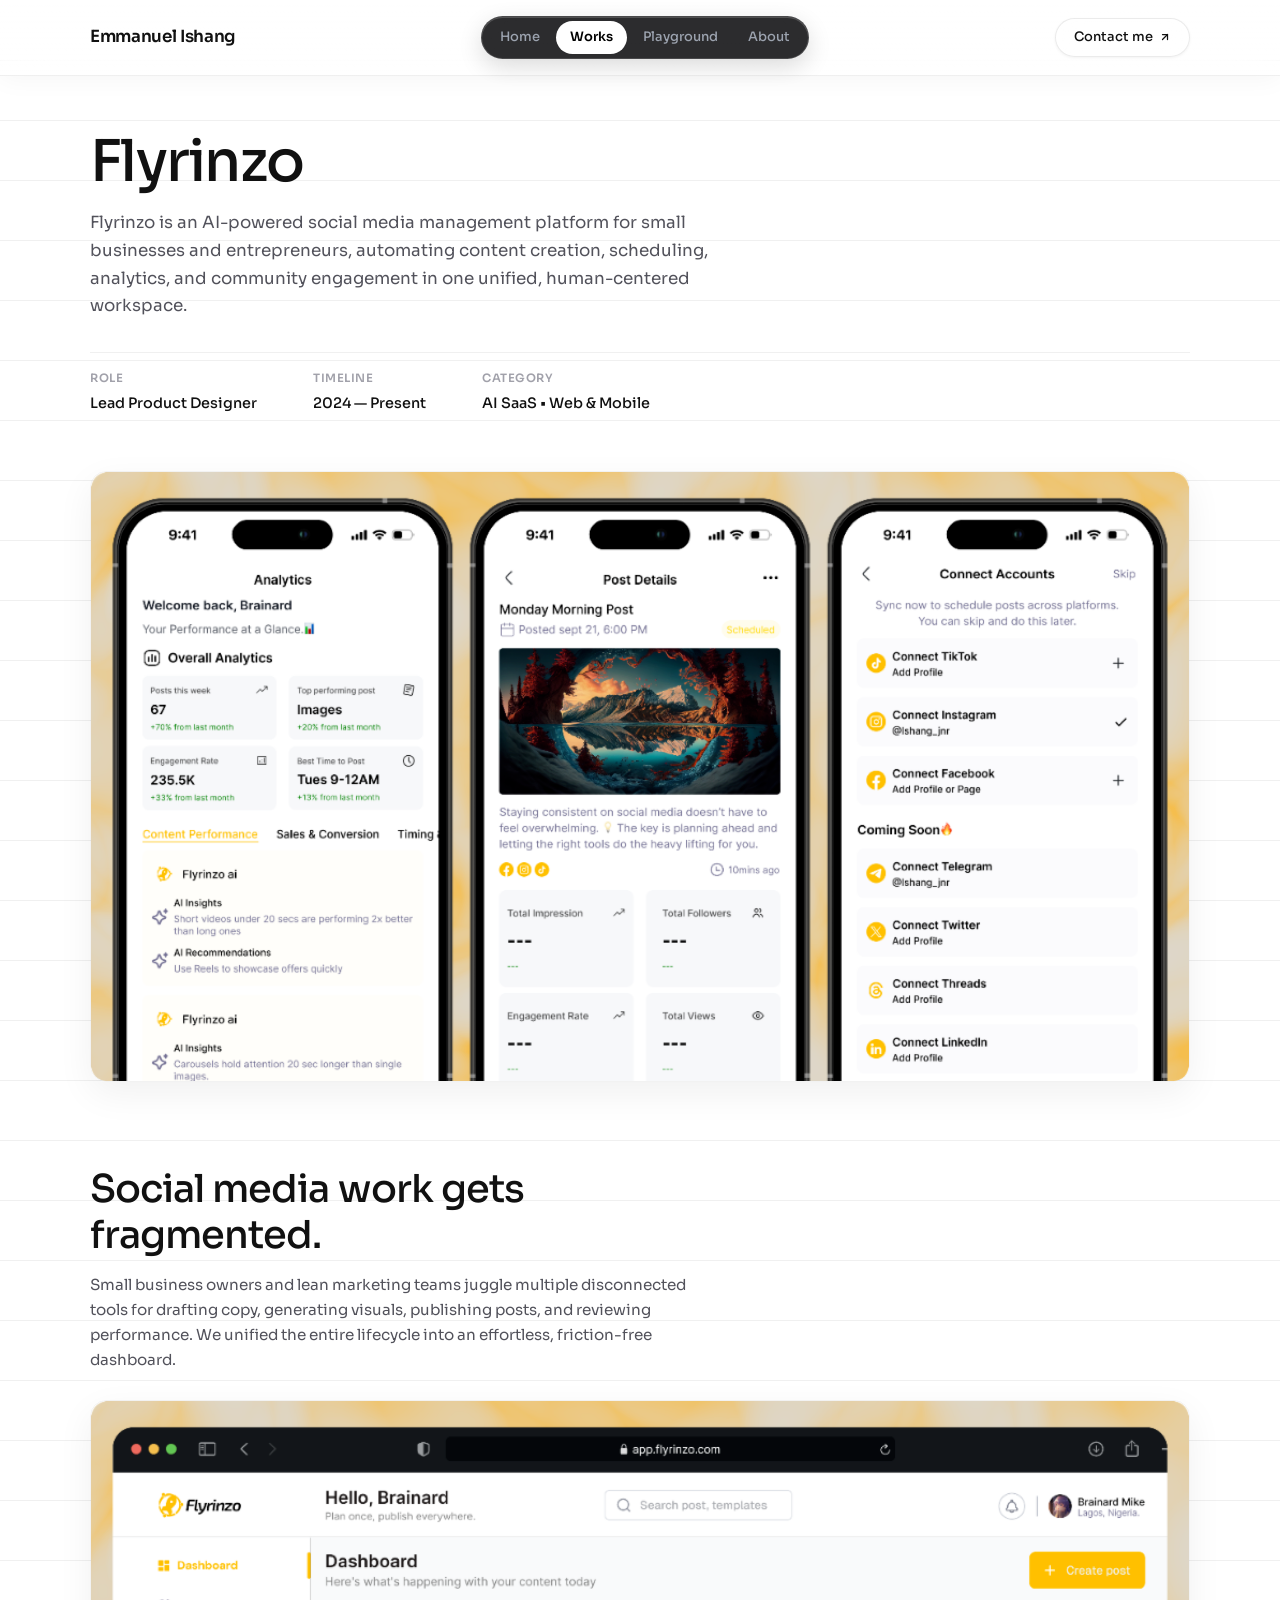
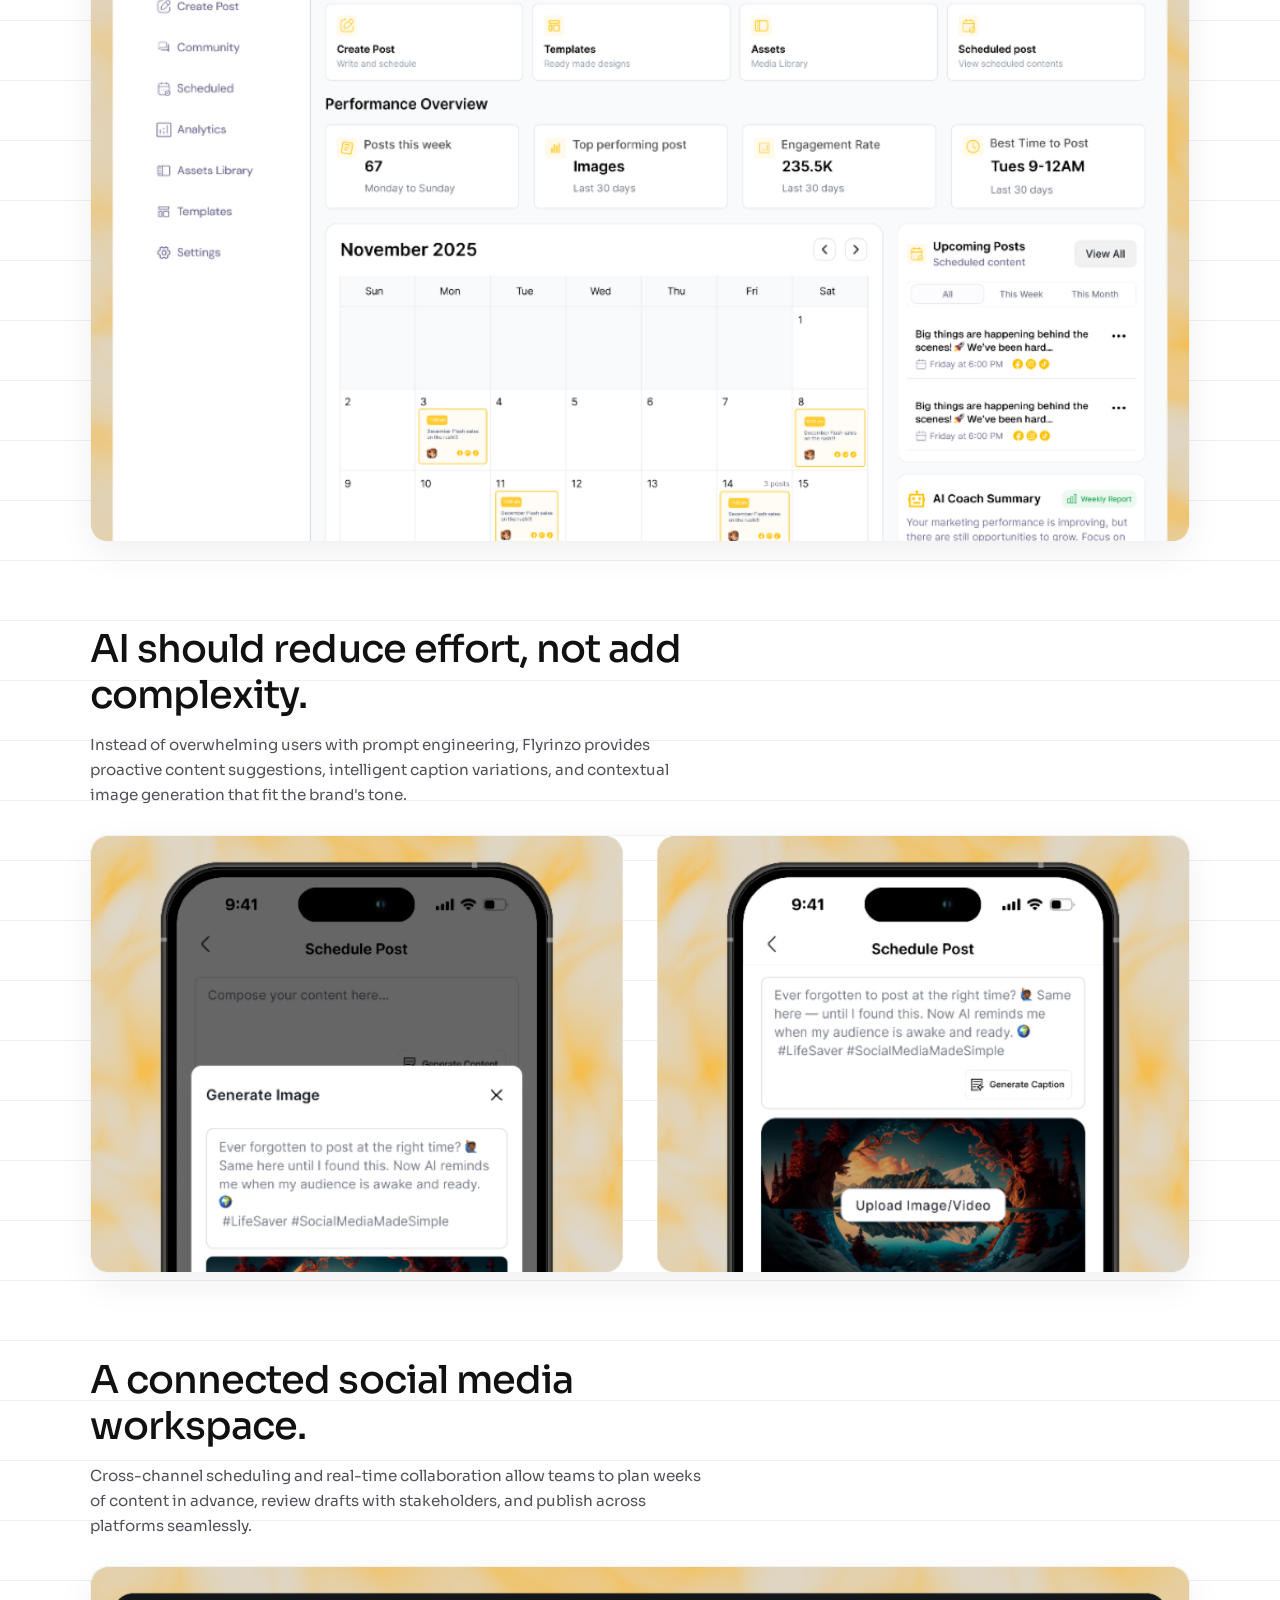
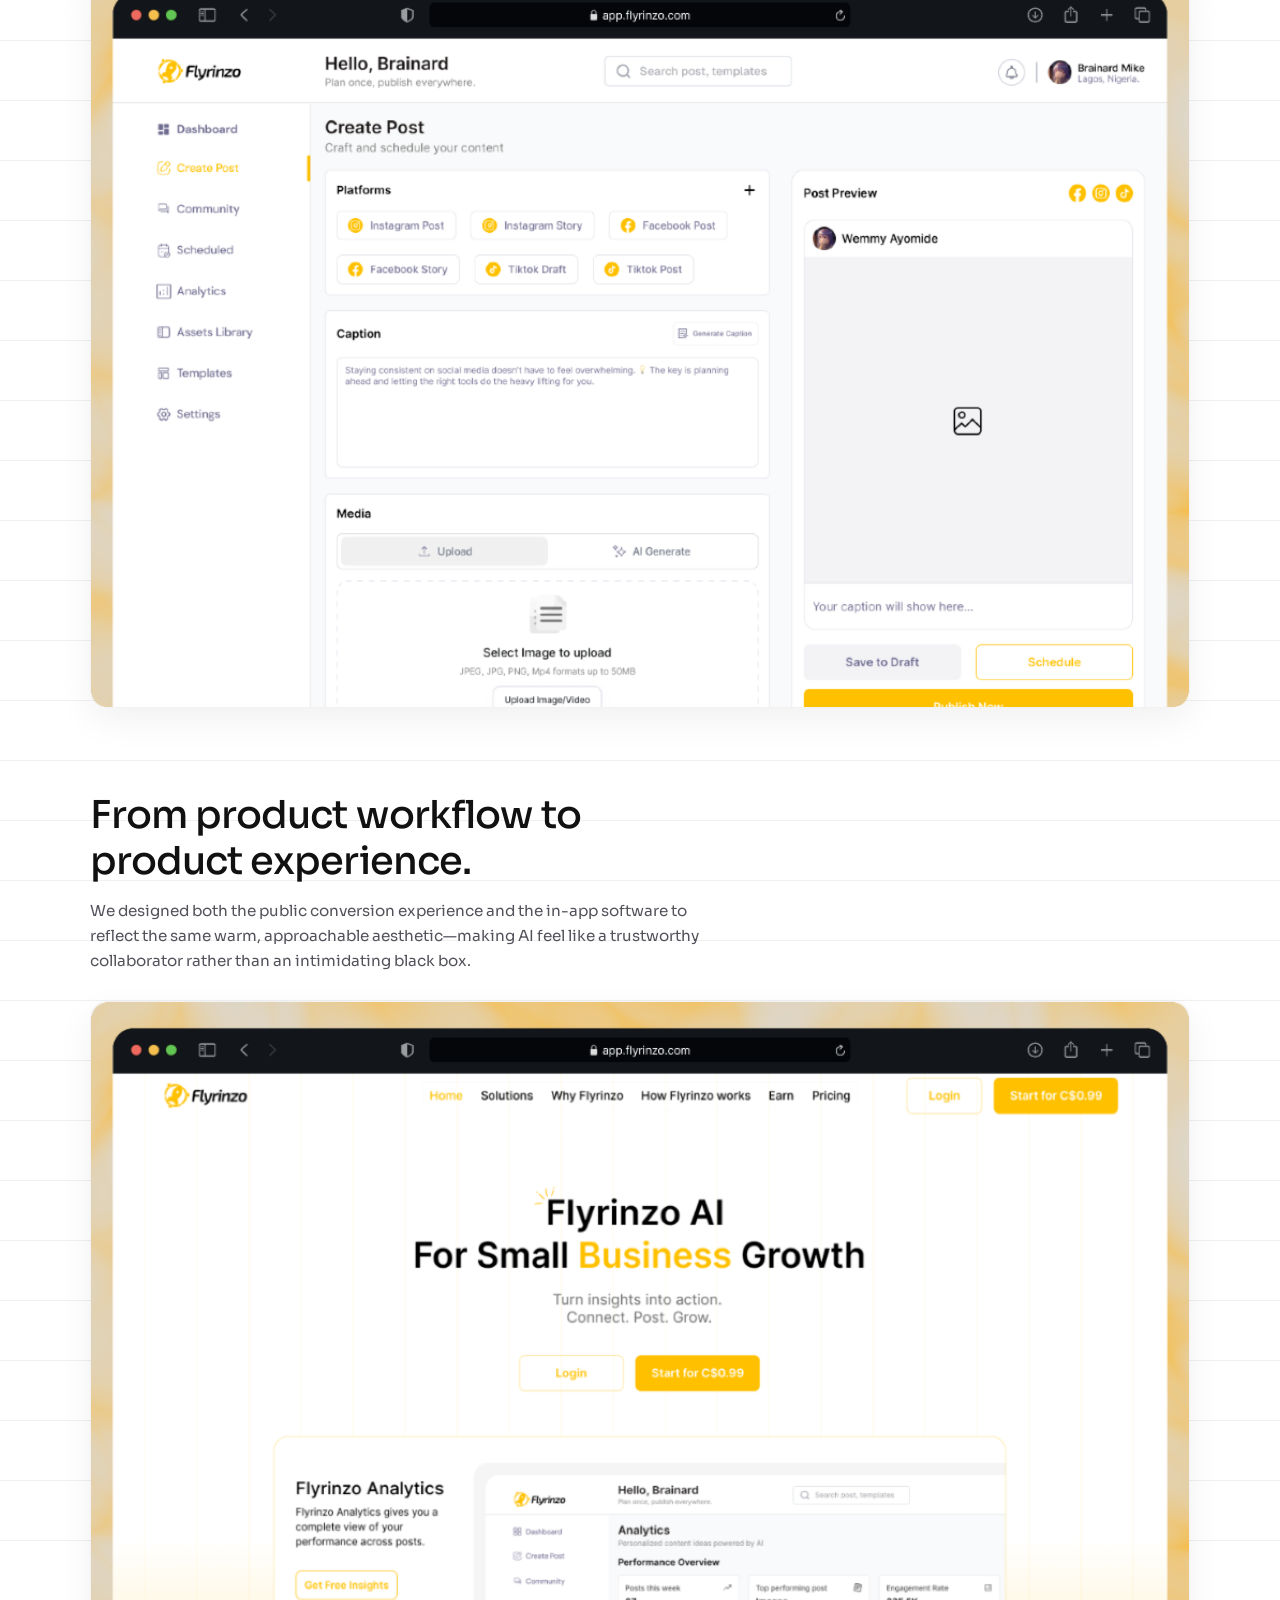
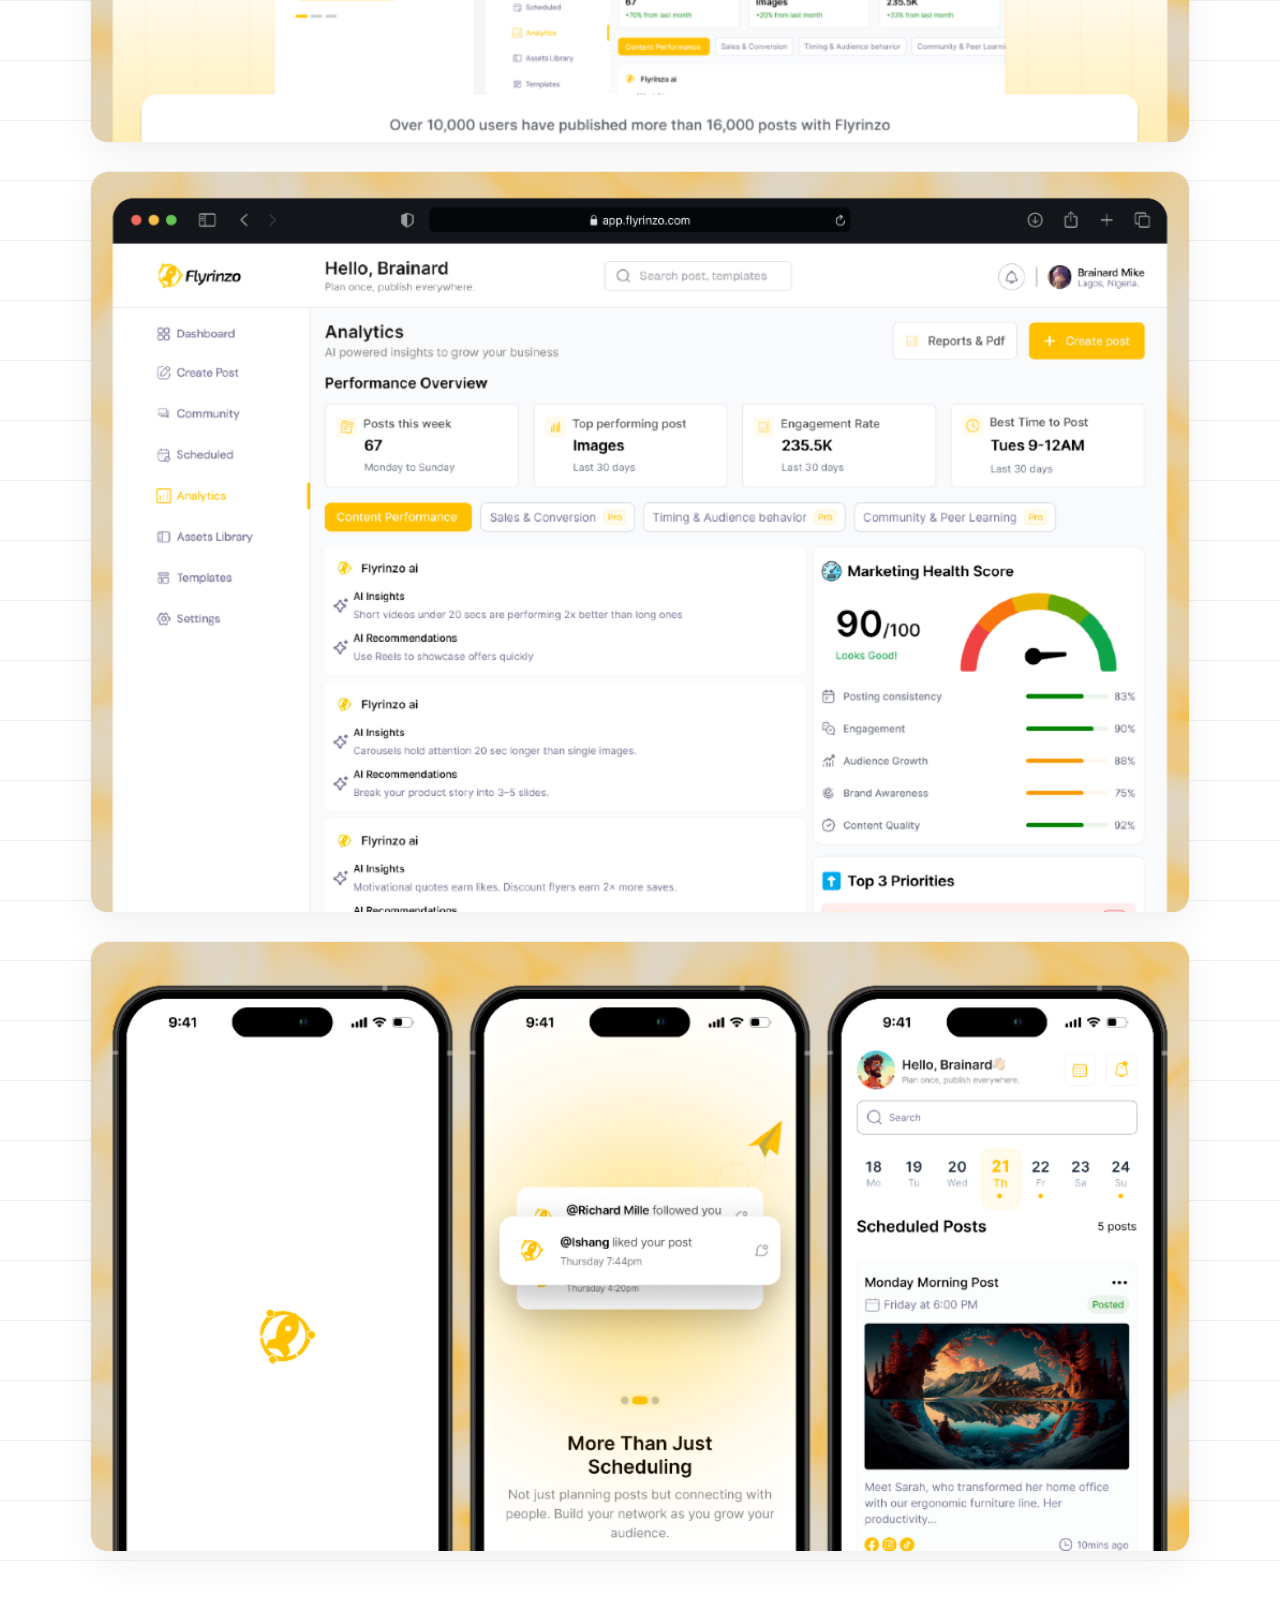
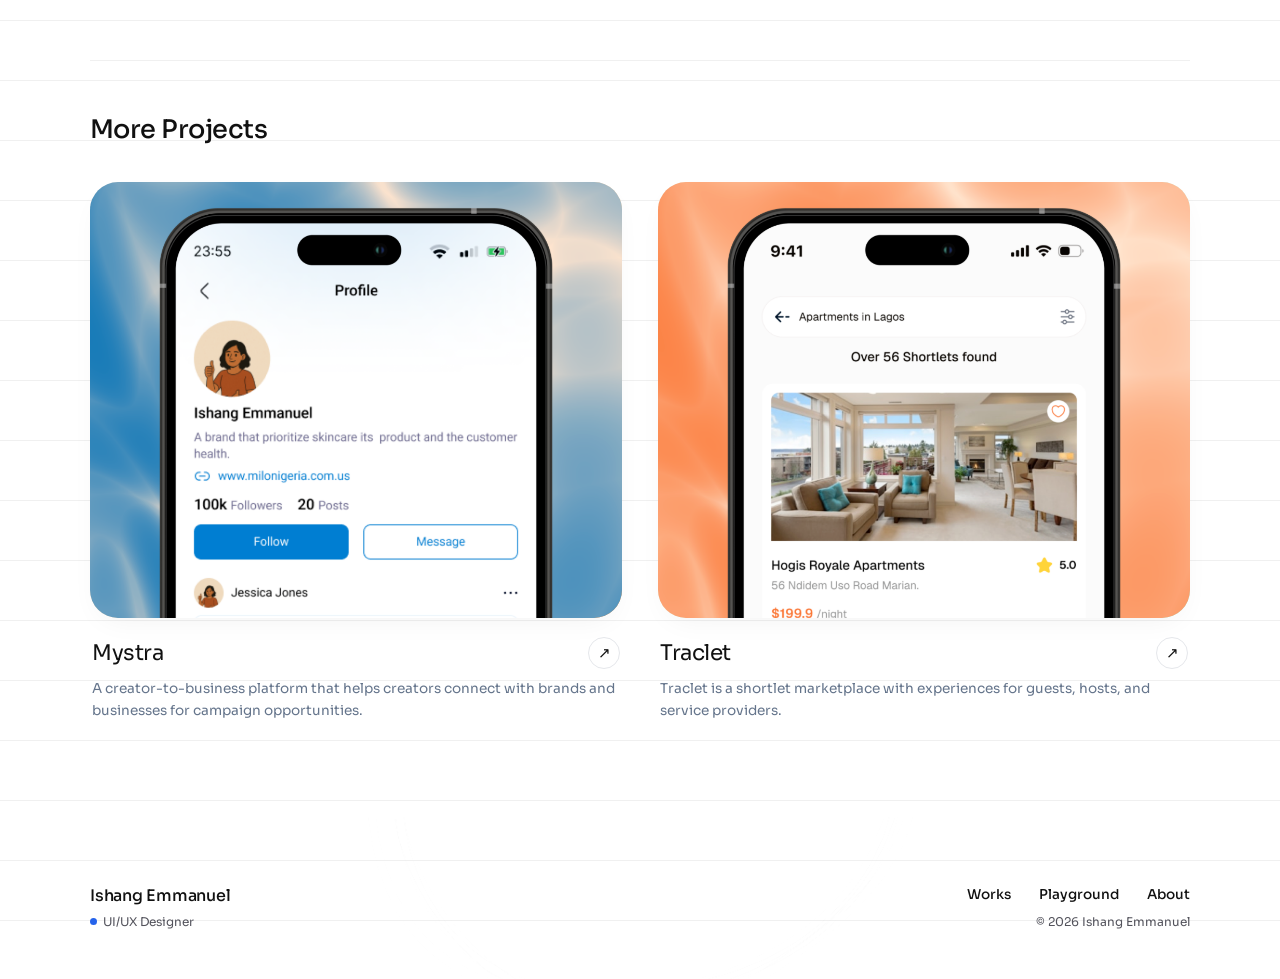
==== flyrinzo.html @ 98af2a80 "Update section tag font size to 1rem" ====
<!DOCTYPE html>
<html lang="en">
<head>
  <meta charset="UTF-8">
  <meta name="viewport" content="width=device-width, initial-scale=1.0, viewport-fit=cover">
  <title>Flyrinzo Case Study — AI Social Media Workspace | Emmanuel Ishang</title>
  <meta name="description" content="Detailed case study on Flyrinzo: an AI-driven all-in-one social media workspace uniting content creation, multi-platform scheduling, and analytics.">
  <meta name="author" content="Emmanuel Ishang">
  <meta name="keywords" content="Flyrinzo, Case Study, AI Social Media, Product Design, UI/UX Design, Emmanuel Ishang, SaaS Dashboard, Mobile App Design">
  <meta name="robots" content="index, follow, max-image-preview:large">

  <!-- Canonical URL -->
  <link rel="canonical" href="https://emmyrazy.github.io/portfolio/flyrinzo.html">

  <!-- Theme & Mobile App Meta -->
  <meta name="theme-color" content="#FAF7F2">
  <meta name="apple-mobile-web-app-capable" content="yes">
  <meta name="apple-mobile-web-app-status-bar-style" content="black-translucent">

  <!-- Favicons -->
  <link rel="icon" type="image/svg+xml" href="assets/images/favicon.svg">
  <link rel="apple-touch-icon" href="assets/images/about-avatar.png">

  <!-- Open Graph / Social -->
  <meta property="og:type" content="article">
  <meta property="og:site_name" content="Emmanuel Ishang Portfolio">
  <meta property="og:url" content="https://emmyrazy.github.io/portfolio/flyrinzo.html">
  <meta property="og:title" content="Flyrinzo Case Study — AI Social Media Workspace">
  <meta property="og:description" content="AI should reduce effort, not add complexity. An end-to-end case study on Flyrinzo's web and mobile design.">
  <meta property="og:image" content="https://emmyrazy.github.io/portfolio/assets/images/flyrinzo-hero-mockup.png">
  <meta property="og:image:width" content="1200">
  <meta property="og:image:height" content="630">
  <meta property="og:image:alt" content="Flyrinzo Case Study UI Showcase">

  <!-- Twitter / X -->
  <meta name="twitter:card" content="summary_large_image">
  <meta name="twitter:title" content="Flyrinzo Case Study — Emmanuel Ishang">
  <meta name="twitter:description" content="AI should reduce effort, not add complexity. Flyrinzo product design case study.">
  <meta name="twitter:image" content="https://emmyrazy.github.io/portfolio/assets/images/flyrinzo-hero-mockup.png">

  <!-- Structured Data / JSON-LD -->
  <script type="application/ld+json">
  {
    "@context": "https://schema.org",
    "@type": "CreativeWork",
    "name": "Flyrinzo Case Study",
    "headline": "Flyrinzo — AI-Powered Social Media Management Platform",
    "description": "Comprehensive product design case study detailing the creation of Flyrinzo's web app and iOS/Android client.",
    "author": {
      "@type": "Person",
      "name": "Emmanuel Ishang",
      "url": "https://emmyrazy.github.io/portfolio/"
    },
    "image": "https://emmyrazy.github.io/portfolio/assets/images/flyrinzo-hero-mockup.png",
    "genre": "Product & UI/UX Design Case Study",
    "inLanguage": "en-US"
  }
  </script>

  <!-- Stylesheets -->
  <link rel="stylesheet" href="css/styles.css?v=1.4">
  <link rel="stylesheet" href="css/mobile.css?v=1.3">
</head>
<body>

  <!-- Accessibility: Skip to Content Link -->
  <a href="#main-content" class="skip-to-content">Skip to content</a>

  <!-- ===================================================================
       HEADER & FLOATING NAVIGATION
       =================================================================== -->
  <header class="site-header" role="banner">
    <div class="nav-container">
      
      <!-- Brand Logo / Name -->
      <a href="index.html#home" class="logo-text" aria-label="Emmanuel Ishang Home">
        Emmanuel Ishang
      </a>

      <!-- Center Black Pill Capsule Navigation -->
      <nav class="nav-pill-capsule" role="navigation" aria-label="Main Navigation">
        <ul>
          <li><a href="index.html#home">Home</a></li>
          <li><a href="index.html#works" class="active">Works</a></li>
          <li><a href="playground.html">Playground</a></li>
          <li><a href="index.html#about">About</a></li>
        </ul>
      </nav>

      <!-- Right Contact Action -->
      <a href="index.html#contact" class="btn-contact-nav" aria-label="Contact Emmanuel">
        <span>Contact me</span>
        <svg width="12" height="12" viewBox="0 0 24 24" fill="none" stroke="currentColor" stroke-width="2.5" stroke-linecap="round" stroke-linejoin="round" aria-hidden="true">
          <line x1="7" y1="17" x2="17" y2="7"></line>
          <polyline points="7 7 17 7 17 17"></polyline>
        </svg>
      </a>

      <!-- Mobile Navigation Toggle Button -->
      <button id="mobileMenuBtn" class="mobile-menu-btn" aria-label="Toggle navigation menu" aria-expanded="false" aria-controls="mobileNavDrawer">
        <svg width="20" height="20" viewBox="0 0 24 24" fill="none" stroke="currentColor" stroke-width="2" stroke-linecap="round" stroke-linejoin="round" aria-hidden="true">
          <line x1="3" y1="12" x2="21" y2="12"></line>
          <line x1="3" y1="6" x2="21" y2="6"></line>
          <line x1="3" y1="18" x2="21" y2="18"></line>
        </svg>
      </button>

    </div>

    <!-- Mobile Navigation Drawer -->
    <div id="mobileNavDrawer" class="mobile-nav-drawer" aria-hidden="true">
      <ul>
        <li><a href="index.html#home">Home</a></li>
        <li><a href="index.html#works" class="active">Works</a></li>
        <li><a href="playground.html">Playground</a></li>
        <li><a href="index.html#about">About</a></li>
        <li><a href="index.html#contact">Contact me</a></li>
      </ul>
    </div>
  </header>

  <!-- ===================================================================
       MAIN CONTENT CONTAINER
       =================================================================== -->
  <main id="main-content" role="main">
    <section class="cs-detail-section">
      <div class="container">

        <!-- Case Study Header -->
        <header class="cs-header">
          <h1 class="cs-title">Flyrinzo</h1>
          <p class="cs-lead">
            Flyrinzo is an AI-powered social media management platform for small businesses and entrepreneurs, automating content creation, scheduling, analytics, and community engagement in one unified, human-centered workspace.
          </p>

          <div class="cs-meta-grid">
            <div class="cs-meta-item">
              <span class="cs-meta-label">Role</span>
              <span class="cs-meta-val">Lead Product Designer</span>
            </div>
            <div class="cs-meta-item">
              <span class="cs-meta-label">Timeline</span>
              <span class="cs-meta-val">2024 — Present</span>
            </div>
            <div class="cs-meta-item">
              <span class="cs-meta-label">Category</span>
              <span class="cs-meta-val">AI SaaS • Web &amp; Mobile</span>
            </div>
          </div>
        </header>

        <!-- Case Study Narrative Stack -->
        <div class="cs-content-stack">

          <!-- Block 1: Hero Triple Phone Mockup -->
          <div class="cs-narrative-block">
            <div class="cs-media-frame">
              <img src="assets/images/flyrinzo-hero-mockup.png" alt="Flyrinzo mobile onboarding, AI suggestions, and feed management screens" width="2048" height="1136">
            </div>
          </div>

          <!-- Block 2: Problem - Social Media Work Gets Fragmented -->
          <div class="cs-narrative-block">
            <div class="cs-text-wrap">
              <h2 class="cs-heading-2">Social media work gets fragmented.</h2>
              <p class="cs-para">
                Small business owners and lean marketing teams juggle multiple disconnected tools for drafting copy, generating visuals, publishing posts, and reviewing performance. We unified the entire lifecycle into an effortless, friction-free dashboard.
              </p>
            </div>
            <div class="cs-media-frame">
              <img src="assets/images/flyrinzo-browser-1.png" alt="Flyrinzo web dashboard overview showing content calendar and performance metrics" width="2048" height="1380" loading="lazy">
            </div>
          </div>

          <!-- Block 3: AI Should Reduce Effort, Not Add Complexity -->
          <div class="cs-narrative-block">
            <div class="cs-text-wrap">
              <h2 class="cs-heading-2">AI should reduce effort, not add complexity.</h2>
              <p class="cs-para">
                Instead of overwhelming users with prompt engineering, Flyrinzo provides proactive content suggestions, intelligent caption variations, and contextual image generation that fit the brand's tone.
              </p>
            </div>
            <div class="cs-media-frame">
              <img src="assets/images/flyrinzo-phones-2.png" alt="Flyrinzo mobile AI drafting assistant and preview flows" width="2048" height="812" loading="lazy">
            </div>
          </div>

          <!-- Block 4: A Connected Social Media Workspace -->
          <div class="cs-narrative-block">
            <div class="cs-text-wrap">
              <h2 class="cs-heading-2">A connected social media workspace.</h2>
              <p class="cs-para">
                Cross-channel scheduling and real-time collaboration allow teams to plan weeks of content in advance, review drafts with stakeholders, and publish across platforms seamlessly.
              </p>
            </div>
            <div class="cs-media-frame">
              <img src="assets/images/flyrinzo-browser-2.png" alt="Flyrinzo post composer with multi-platform preview and scheduling tools" width="2048" height="1380" loading="lazy">
            </div>
          </div>

          <!-- Block 5: From Product Workflow to Product Experience -->
          <div class="cs-narrative-block">
            <div class="cs-text-wrap">
              <h2 class="cs-heading-2">From product workflow to product experience.</h2>
              <p class="cs-para">
                We designed both the public conversion experience and the in-app software to reflect the same warm, approachable aesthetic—making AI feel like a trustworthy collaborator rather than an intimidating black box.
              </p>
            </div>
            <div class="cs-media-frame">
              <img src="assets/images/flyrinzo-landing.png" alt="Flyrinzo marketing landing page featuring AI growth value propositions" width="2048" height="1380" loading="lazy">
            </div>
            <div class="cs-media-frame">
              <img src="assets/images/flyrinzo-browser-3.png" alt="Flyrinzo in-depth analytics score and engagement breakdown" width="2048" height="1380" loading="lazy">
            </div>
            <div class="cs-media-frame">
              <img src="assets/images/flyrinzo-phones-3.png" alt="Flyrinzo mobile analytics and scheduled queue overview" width="2048" height="1136" loading="lazy">
            </div>
          </div>

        </div>

        <!-- More Projects Section -->
        <section class="cs-more-section">
          <h2 class="cs-more-title">More Projects</h2>
          <div class="cs-more-grid">
            
            <!-- Project: Mystra -->
            <article class="work-card">
              <a href="mystra.html" class="work-card-link-wrap">
                <div class="work-visual-box bg-pastel-coral">
                  <img src="assets/images/work-2.png" alt="Mystra project mobile interface preview" class="work-visual-img" loading="lazy">
                </div>
              </a>
              <div class="work-info-meta">
                <div class="work-title-row">
                  <h3 class="work-name"><a href="mystra.html">Mystra</a></h3>
                  <a href="mystra.html" class="btn-arrow-circle-clean" aria-label="View Mystra project">↗</a>
                </div>
                <p class="work-desc">
                  A creator-to-business platform that helps creators connect with brands and businesses for campaign opportunities.
                </p>
              </div>
            </article>

            <!-- Project: Traclet -->
            <article class="work-card">
              <a href="traclet.html" class="work-card-link-wrap">
                <div class="work-visual-box bg-pastel-mint">
                  <img src="assets/images/work-3.png" alt="Traclet mobile interface preview" class="work-visual-img" loading="lazy">
                </div>
              </a>
              <div class="work-info-meta">
                <div class="work-title-row">
                  <h3 class="work-name"><a href="traclet.html">Traclet</a></h3>
                  <a href="traclet.html" class="btn-arrow-circle-clean" aria-label="View Traclet project">↗</a>
                </div>
                <p class="work-desc">
                  Traclet is a shortlet marketplace with experiences for guests, hosts, and service providers.
                </p>
              </div>
            </article>

          </div>
        </section>

      </div>
    </section>
  </main>

  <!-- ===================================================================
       FOOTER
       =================================================================== -->
  <footer class="site-footer" role="contentinfo">
    <div class="footer-orbit-bg" aria-hidden="true">
      <img src="assets/images/orbit-bg-pattern.png" alt="" width="1024" height="1024">
    </div>
    <div class="container footer-inner">
      <div class="footer-left">
        <div class="footer-brand-name">Ishang Emmanuel</div>
        <div class="footer-brand-role">
          <span class="footer-status-dot" aria-hidden="true"></span>
          <span>UI/UX Designer</span>
        </div>
      </div>

      <div class="footer-right">
        <ul class="footer-nav-links">
          <li><a href="index.html#works">Works</a></li>
          <li><a href="playground.html">Playground</a></li>
          <li><a href="index.html#about">About</a></li>
        </ul>
        <div class="footer-brand-copy">
          © 2026 Ishang Emmanuel
        </div>
      </div>
    </div>
  </footer>

  <!-- Main Application Script -->
  <script src="js/app.js"></script>
</body>
</html>
---- css/styles.css ----
/* ==========================================================================
   EMMANUEL IBRANG — PORTFOLIO STYLES
   ==========================================================================
   Table of Contents
   01. CSS Variables & Design Tokens
   02. Reset & Base
   03. Shared Utilities
   04. Skip to Content (Accessibility)
   05. Header & Navigation
   06. Hero Section
   07. Selected Works Section
      └─ Project Card Mockups (Browser + iPhone)
   08. About Me Section
      └─ Polaroid Cards & Skill Stamps
   09. Insights Section
   10. Contact Section
   11. Footer
   12. Responsive Breakpoints
   ========================================================================== */


/* ==========================================================================
   01. FONT FACES & DESIGN TOKENS
   ========================================================================== */
@font-face {
  font-family: 'Sora';
  src: url('../assets/fonts/sora/Sora-VariableFont_wght.ttf') format('truetype');
  font-weight: 100 800;
  font-style: normal;
  font-display: swap;
}

:root {
  /* Colors */
  --color-bg:         #ffffff;
  --color-dark:       #141416;
  --color-dark-card:  #18181b;
  --color-dark-input: #232326;
  --color-dark-border:#323236;

  --color-text:       #111111;
  --color-muted:      #64748b;
  --color-light:      #94a3b8;
  --color-on-dark:    #ffffff;
  --color-on-dark-muted: #a1a1aa;

  --color-border:     #e5e7eb;
  --color-border-subtle: #f1f5f9;
  --color-divider:    rgba(0, 0, 0, 0.06); /* #000000 at 6% opacity */

  /* Pastel Backgrounds for Work Cards */
  --pastel-yellow-from: #fffdf5;
  --pastel-yellow-mid:  #fef3c7;
  --pastel-yellow-to:   #fde68a;

  --pastel-coral-from:  #fff7ed;
  --pastel-coral-mid:   #fed7aa;
  --pastel-coral-to:    #fb923c;

  --pastel-mint-from:   #f0fdf4;
  --pastel-mint-mid:    #d1fae5;
  --pastel-mint-to:     #99f6e4;

  --pastel-lavender-from: #f8fafc;
  --pastel-lavender-mid:  #e0e7ff;
  --pastel-lavender-to:   #c7d2fe;

  /* Typography */
  --font-heading: 'Sora', -apple-system, BlinkMacSystemFont, 'Segoe UI', Helvetica, Arial, sans-serif;
  --font-body:    'Sora', -apple-system, BlinkMacSystemFont, 'Segoe UI', Helvetica, Arial, sans-serif;

  /* Border Radius */
  --radius-sm:   8px;
  --radius-md:   14px;
  --radius-lg:   20px;
  --radius-xl:   28px;
  --radius-full: 9999px;

  /* Shadows */
  --shadow-subtle:     0 1px 3px rgba(0, 0, 0, 0.05);
  --shadow-card:       0 10px 30px -10px rgba(0, 0, 0, 0.06);
  --shadow-card-hover: 0 20px 40px -12px rgba(0, 0, 0, 0.12);
  --shadow-device:     0 25px 60px -15px rgba(15, 23, 42, 0.22);

  /* Transition */
  --ease: all 0.25s cubic-bezier(0.16, 1, 0.3, 1);
}


/* ==========================================================================
   02. RESET & BASE
   ========================================================================== */
*,
*::before,
*::after {
  box-sizing: border-box;
  margin: 0;
  padding: 0;
}

html {
  scroll-behavior: smooth;
  font-size: 16px;
  -webkit-font-smoothing: antialiased;
  -moz-osx-font-smoothing: grayscale;
  -webkit-text-size-adjust: 100%;
  overflow-x: hidden;
  width: 100%;
}

body {
  font-family: var(--font-body);
  background-color: var(--color-bg);
  background-image: linear-gradient(
    to bottom,
    var(--color-divider) 1px,
    transparent 1px
  );
  background-size: 100% 60px;
  color: var(--color-text);
  line-height: 1.6;
  overflow-x: hidden;
  width: 100%;
  position: relative;
}

body.menu-open {
  overflow: hidden;
}

img,
svg {
  display: block;
  max-width: 100%;
  height: auto;
}

a {
  color: inherit;
  text-decoration: none;
  transition: var(--ease);
}

ul {
  list-style: none;
}

button,
input,
textarea {
  font-family: inherit;
  font-size: inherit;
}


/* ==========================================================================
   03. SHARED UTILITIES
   ========================================================================== */
.container {
  width: 100%;
  max-width: none;
  margin: 0 auto;
  padding: 0 90px;
}

.section-tag {
  display: block;
  font-family: var(--font-heading);
  font-size: 1rem;
  font-weight: 400;
  color: var(--color-muted);
  opacity: 70%;
  letter-spacing: -0.01em;
  margin-bottom: 8px;
}

/* Horizontal Section Divider: #000000 at 6% opacity */
.section-divider {
  border: none;
  height: 1px;
  background-color: var(--color-divider);
  width: 100%;
  margin: 0;
}


/* ==========================================================================
   04. SKIP TO CONTENT (Accessibility)
   ========================================================================== */
.skip-to-content {
  position: absolute;
  top: -60px;
  left: 24px;
  padding: 10px 18px;
  background: #000000;
  color: #ffffff;
  border-radius: var(--radius-sm);
  font-family: var(--font-heading);
  font-weight: 600;
  font-size: 0.875rem;
  transition: top 0.2s;
  z-index: 9999;
}

.skip-to-content:focus {
  top: 20px;
}


/* ==========================================================================
   05. HEADER & NAVIGATION
   ========================================================================== */
.site-header {
  position: fixed;
  top: 0;
  left: 0;
  right: 0;
  z-index: 1000;
  padding: 16px 90px;
  background: linear-gradient(
    180deg,
    rgba(255, 255, 255, 0.76) 0%,
    rgba(255, 255, 255, 0.52) 100%
  );
  -webkit-backdrop-filter: blur(20px) saturate(180%);
  backdrop-filter: blur(20px) saturate(180%);
  border-bottom: 1px solid rgba(0, 0, 0, 0.06);
  box-shadow:
    inset 0 1px 0 rgba(255, 255, 255, 0.85),
    0 4px 24px rgba(0, 0, 0, 0.04);
  transition: padding 0.25s ease;
}

.nav-container {
  width: 100%;
  max-width: none;
  margin: 0 auto;
  display: flex;
  align-items: center;
  justify-content: space-between;
}

.logo-text {
  font-family: var(--font-heading);
  font-weight: 600;
  font-size: 1.05rem;
  letter-spacing: -0.02em;
  color: var(--color-text);
  white-space: nowrap;
}

/* Center Dark Pill Navigation */
.nav-pill-capsule {
  display: flex;
  align-items: center;
  background: rgba(15, 15, 18, 0.88);
  -webkit-backdrop-filter: blur(16px) saturate(160%);
  backdrop-filter: blur(16px) saturate(160%);
  border: 1px solid rgba(255, 255, 255, 0.14);
  padding: 4px;
  border-radius: var(--radius-full);
  box-shadow:
    inset 0 1px 0 rgba(255, 255, 255, 0.18),
    0 8px 24px rgba(0, 0, 0, 0.14);
}

.nav-pill-capsule ul {
  display: flex;
  align-items: center;
  gap: 2px;
}

.nav-pill-capsule a {
  display: inline-block;
  padding: 6px 14px;
  font-family: var(--font-heading);
  font-size: 0.8125rem;
  font-weight: 500;
  color: #9ca3af;
  border-radius: var(--radius-full);
}

.nav-pill-capsule a:hover {
  color: #ffffff;
}

.nav-pill-capsule a.active {
  background: #ffffff;
  color: #000000;
  font-weight: 600;
}

/* Contact Nav Button */
.btn-contact-nav {
  display: inline-flex;
  align-items: center;
  gap: 6px;
  padding: 8px 18px;
  background: rgba(255, 255, 255, 0.65);
  -webkit-backdrop-filter: blur(12px) saturate(160%);
  backdrop-filter: blur(12px) saturate(160%);
  border: 1px solid rgba(0, 0, 0, 0.08);
  border-radius: var(--radius-full);
  font-family: var(--font-heading);
  font-size: 0.8125rem;
  font-weight: 500;
  color: var(--color-text);
  box-shadow:
    inset 0 1px 0 rgba(255, 255, 255, 0.8),
    var(--shadow-subtle);
  white-space: nowrap;
}

.btn-contact-nav:hover {
  border-color: #000000;
  transform: translateY(-1px);
}

/* Mobile Menu Toggle */
.mobile-menu-btn {
  display: none;
  align-items: center;
  justify-content: center;
  background: #000000;
  color: #ffffff;
  border: none;
  border-radius: 50%;
  width: 40px;
  height: 40px;
  min-width: 40px;
  min-height: 40px;
  cursor: pointer;
  transition: transform 0.2s ease, background 0.2s ease;
  -webkit-tap-highlight-color: transparent;
  z-index: 1001;
}

.mobile-menu-btn:hover {
  background: #1f2937;
}

.mobile-menu-btn:active {
  transform: scale(0.94);
}

.mobile-menu-btn svg {
  transition: transform 0.25s ease;
}

.mobile-menu-btn.is-active svg {
  transform: rotate(90deg);
}

/* Mobile Backdrop Overlay */
.mobile-nav-backdrop {
  display: none;
  position: fixed;
  inset: 0;
  background: rgba(0, 0, 0, 0.45);
  -webkit-backdrop-filter: blur(4px);
  backdrop-filter: blur(4px);
  z-index: 998;
  opacity: 0;
  transition: opacity 0.25s ease;
  pointer-events: none;
}

.mobile-nav-backdrop.open {
  display: block;
  opacity: 1;
  pointer-events: auto;
}

/* Mobile Navigation Drawer */
.mobile-nav-drawer {
  display: none;
  position: fixed;
  top: 68px;
  left: 16px;
  right: 16px;
  background: rgba(15, 15, 18, 0.96);
  -webkit-backdrop-filter: blur(20px) saturate(180%);
  backdrop-filter: blur(20px) saturate(180%);
  border: 1px solid rgba(255, 255, 255, 0.12);
  border-radius: 16px;
  padding: 12px;
  box-shadow: 0 20px 48px rgba(0, 0, 0, 0.4);
  z-index: 999;
}

.mobile-nav-drawer.open {
  display: block;
  animation: fadeSlideDown 0.22s cubic-bezier(0.16, 1, 0.3, 1);
}

@keyframes fadeSlideDown {
  from { opacity: 0; transform: translateY(-8px); }
  to   { opacity: 1; transform: translateY(0); }
}

.mobile-nav-drawer ul {
  display: flex;
  flex-direction: column;
  gap: 4px;
}

.mobile-nav-drawer a {
  display: flex;
  align-items: center;
  padding: 12px 16px;
  font-family: var(--font-heading);
  color: #d1d5db;
  font-size: 0.95rem;
  font-weight: 500;
  border-radius: 10px;
  transition: background 0.15s ease, color 0.15s ease;
}

.mobile-nav-drawer a.active,
.mobile-nav-drawer a:hover {
  background: rgba(255, 255, 255, 0.14);
  color: #ffffff;
}


/* ==========================================================================
   06. HERO SECTION
   ========================================================================== */
.hero-section {
  position: relative;
  min-height: 82vh;
  display: flex;
  align-items: center;
  justify-content: center;
  text-align: center;
  padding: 140px 90px 60px;
  overflow: hidden;
}

/* Orbital & Horizontal Lines Background Graphic */
.hero-background-circles {
  position: absolute;
  top: 50%;
  left: 50%;
  transform: translate(-50%, -50%);
  width: 100%;
  max-width: 1100px;
  height: 100%;
  pointer-events: none;
  z-index: 1;
  display: flex;
  align-items: center;
  justify-content: center;
}

.hero-background-circles img {
  width: 100%;
  height: auto;
  max-height: 800px;
  object-fit: contain;
}

.hero-content {
  position: relative;
  z-index: 2;
  max-width: 780px;
  margin: 0 auto;
}

/* 5 Fanned Artwork Image Cards */
.hero-art-fan {
  display: flex;
  justify-content: center;
  align-items: center;
  margin-bottom: 24px;
  height: 68px;
}

.art-fan-cluster {
  position: relative;
  width: 170px;
  height: 64px;
}

.art-card {
  position: absolute;
  top: calc(50% - 29px);
  left: calc(50% - 24px);
  width: 48px;
  height: 58px;
  border-radius: 6px;
  overflow: hidden;
  border: none;
  box-shadow: 0 4px 14px rgba(0, 0, 0, 0.16);
  transition: transform 0.25s cubic-bezier(0.16, 1, 0.3, 1),
              box-shadow 0.25s cubic-bezier(0.16, 1, 0.3, 1);
  cursor: default;
  transform-origin: bottom center;
}

.art-card img {
  width: 100%;
  height: 100%;
  object-fit: cover;
  display: block;
  pointer-events: none;
  -webkit-user-select: none;
  user-select: none;
}

/* Fan out: each card positioned & rotated in a tight deck */
.art-card-1 { transform: translateX(-56px) rotate(-10deg); z-index: 1; }
.art-card-2 { transform: translateX(-28px) rotate(-5deg);  z-index: 2; }
.art-card-3 { transform: translateX(0px)   rotate(0deg);   z-index: 3; }
.art-card-4 { transform: translateX(28px)  rotate(5deg);   z-index: 2; }
.art-card-5 { transform: translateX(56px)  rotate(10deg);  z-index: 1; }

/* Hover: each card lifts up smoothly */
.art-card-1:hover { transform: translateX(-56px) rotate(-10deg) translateY(-8px); z-index: 10; box-shadow: 0 8px 20px rgba(0, 0, 0, 0.22); }
.art-card-2:hover { transform: translateX(-28px) rotate(-5deg)  translateY(-8px); z-index: 10; box-shadow: 0 8px 20px rgba(0, 0, 0, 0.22); }
.art-card-3:hover { transform: translateX(0px)   rotate(0deg)   translateY(-8px); z-index: 10; box-shadow: 0 8px 20px rgba(0, 0, 0, 0.22); }
.art-card-4:hover { transform: translateX(28px)  rotate(5deg)   translateY(-8px); z-index: 10; box-shadow: 0 8px 20px rgba(0, 0, 0, 0.22); }
.art-card-5:hover { transform: translateX(56px)  rotate(10deg)  translateY(-8px); z-index: 10; box-shadow: 0 8px 20px rgba(0, 0, 0, 0.22); }

/* Hero Typography */
.hero-title {
  font-family: var(--font-heading);
  font-size: 40px;
  font-weight: 350;
  line-height: 1.12;
  letter-spacing: -0.035em;
  color: var(--color-text);
  margin-bottom: 20px;
  text-wrap: balance;
  max-width: 640px;
  margin-left: auto;
  margin-right: auto;
}

.hero-subtitle {
  font-size: 16px;
  color: var(--color-muted);
  max-width: 580px;
  margin: 0 auto 34px;
  line-height: 1.6;
  text-wrap: balance;
}

/* Hero CTA Buttons */
.hero-buttons {
  display: flex;
  align-items: center;
  justify-content: center;
  gap: 14px;
}

.btn-black-pill {
  display: inline-flex;
  align-items: center;
  gap: 8px;
  background: #000000;
  color: #fefefe;
  padding: 12px 26px;
  border-radius: var(--radius-full);
  font-family: var(--font-heading);
  font-size: 0.875rem;
  font-weight: 350;
  box-shadow: 0 6px 18px rgba(0, 0, 0, 0.12);
}

.btn-black-pill:hover {
  background: #1f2937;
  transform: translateY(-1px);
}

.btn-outline-pill {
  display: inline-flex;
  align-items: center;
  gap: 6px;
  background: #ffffff;
  color: var(--color-text);
  padding: 12px 26px;
  border-radius: var(--radius-full);
  border: 1px solid var(--color-border);
  font-family: var(--font-heading);
  font-size: 0.875rem;
  font-weight: 500;
  box-shadow: var(--shadow-subtle);
}

.btn-outline-pill:hover {
  border-color: #000000;
  transform: translateY(-1px);
}


/* ==========================================================================
   07. SELECTED WORKS SECTION
   ========================================================================== */
.section-works {
  padding: 60px 0;
}

.works-header {
  display: flex;
  justify-content: space-between;
  align-items: flex-end;
  gap: 32px;
  margin-bottom: 48px;
}

.works-heading {
  font-family: var(--font-heading);
  font-size: 50px;
  font-weight: 300;
  letter-spacing: -0.03em;
  line-height: 1.15;
}

.works-header-right p {
  font-size: 16px;
  color: var(--color-muted);
  opacity: 60%;
  line-height: 1.6;
  max-width: 380px;
}

/* 2×2 Grid */
.works-grid {
  display: grid;
  grid-template-columns: repeat(2, 1fr);
  gap: 36px;
}

/* Individual Project Card */
.work-card {
  display: flex;
  flex-direction: column;
}

/* Visual Area */
.work-visual-box {
  width: 100%;
  aspect-ratio: 1024 / 839;
  border-radius: var(--radius-xl);
  overflow: hidden;
  position: relative;
  display: flex;
  align-items: center;
  justify-content: center;
  box-shadow: var(--shadow-card);
  transition: transform 0.35s ease, box-shadow 0.35s ease;
}

.work-card:hover .work-visual-box {
  transform: translateY(-4px);
  box-shadow: var(--shadow-card-hover);
}

.work-visual-img {
  width: 100%;
  height: 100%;
  object-fit: cover;
  display: block;
}

/* Pastel Gradient Backgrounds */
.bg-pastel-yellow  { background: linear-gradient(135deg, var(--pastel-yellow-from) 0%, var(--pastel-yellow-mid) 60%, var(--pastel-yellow-to) 100%); }
.bg-pastel-coral   { background: linear-gradient(135deg, var(--pastel-coral-from)  0%, var(--pastel-coral-mid)  60%, var(--pastel-coral-to)  100%); }
.bg-pastel-mint    { background: linear-gradient(135deg, var(--pastel-mint-from)   0%, var(--pastel-mint-mid)   60%, var(--pastel-mint-to)   100%); }
.bg-pastel-lavender{ background: linear-gradient(135deg, var(--pastel-lavender-from) 0%, var(--pastel-lavender-mid) 60%, var(--pastel-lavender-to) 100%); }

/* Card Info Below Visual */
.work-info-meta {
  margin-top: 18px;
  padding: 0 2px;
}

.work-title-row {
  display: flex;
  justify-content: space-between;
  align-items: center;
  margin-bottom: 8px;
}

.work-name {
  font-family: var(--font-heading);
  font-size: 1.35rem;
  font-weight: 400;
  letter-spacing: -0.02em;
}

/* Arrow Circle Button */
.btn-arrow-circle-clean {
  width: 32px;
  height: 32px;
  border-radius: 50%;
  border: 1px solid var(--color-border);
  background: #ffffff;
  display: inline-flex;
  align-items: center;
  justify-content: center;
  font-size: 0.95rem;
  transition: var(--ease);
}

.work-card:hover .btn-arrow-circle-clean {
  background: #000000;
  color: #ffffff;
  border-color: #000000;
  transform: rotate(45deg);
}

.work-desc {
  font-size: 0.85rem;
  color: var(--color-muted);
  line-height: 1.55;
}

/* View All Link */
.works-bottom-link {
  display: flex;
  justify-content: flex-end;
  margin-top: 36px;
}

.link-all-projects {
  font-family: var(--font-heading);
  font-size: 0.875rem;
  font-weight: 600;
  display: inline-flex;
  align-items: center;
  gap: 6px;
}

.link-all-projects:hover {
  transform: translateX(4px);
}

/* ------------------------------------------------------------------
   Browser Desktop Mockup (Flyhub)
   ------------------------------------------------------------------ */
.mockup-desktop-browser {
  width: 86%;
  background: #ffffff;
  border-radius: 12px;
  box-shadow: var(--shadow-device);
  border: 1px solid rgba(0, 0, 0, 0.08);
  overflow: hidden;
  transform: translateY(20px);
}

.browser-nav-bar {
  height: 32px;
  background: #f8fafc;
  border-bottom: 1px solid #e2e8f0;
  display: flex;
  align-items: center;
  padding: 0 12px;
  gap: 10px;
}

.browser-traffic-dots {
  display: flex;
  gap: 5px;
}

.b-dot {
  width: 8px;
  height: 8px;
  border-radius: 50%;
}
.b-red    { background: #ef4444; }
.b-yellow { background: #f59e0b; }
.b-green  { background: #10b981; }

.browser-url-pill {
  flex: 1;
  max-width: 240px;
  height: 18px;
  background: #ffffff;
  border: 1px solid #e2e8f0;
  border-radius: 4px;
  font-size: 0.6rem;
  color: #94a3b8;
  display: flex;
  align-items: center;
  padding: 0 6px;
}

.browser-inner-content {
  padding: 16px;
}

.browser-hero-text {
  text-align: center;
  padding: 8px 0 14px;
}

.browser-hero-h2 {
  font-family: var(--font-heading);
  font-size: 1.15rem;
  font-weight: 800;
  line-height: 1.25;
  color: #0f172a;
}

.highlight-yellow { color: #d97706; }

.browser-btn-mini {
  display: inline-block;
  background: #f59e0b;
  color: #ffffff;
  font-size: 0.65rem;
  font-weight: 700;
  padding: 4px 12px;
  border-radius: var(--radius-full);
  margin-top: 6px;
}

.browser-table-card {
  background: #f8fafc;
  border: 1px solid #e2e8f0;
  border-radius: 8px;
  padding: 10px;
  margin-top: 10px;
}

.b-table-row {
  display: flex;
  align-items: center;
  justify-content: space-between;
  padding: 6px 0;
  font-size: 0.65rem;
  border-bottom: 1px solid #f1f5f9;
}

.b-table-row:last-child {
  border-bottom: none;
}

.b-table-header {
  font-weight: 700;
  color: #1e293b;
}

.b-action-link {
  color: #d97706;
  font-weight: 700;
}

.b-badge-active {
  background: #ecfdf5;
  color: #059669;
  font-weight: 700;
  font-size: 0.6rem;
  padding: 2px 6px;
  border-radius: 4px;
}

/* ------------------------------------------------------------------
   iPhone Frame Mockup (Shared — Trustee, SendExpress, Palco)
   ------------------------------------------------------------------ */
.mockup-iphone-frame {
  width: 240px;
  height: 480px;
  background: #09090b;
  border-radius: 44px;
  padding: 9px;
  box-shadow: var(--shadow-device);
  position: relative;
  transform: translateY(32px);
}

.iphone-inner-screen {
  width: 100%;
  height: 100%;
  background: #ffffff;
  border-radius: 35px;
  overflow: hidden;
  position: relative;
  display: flex;
  flex-direction: column;
}

.iphone-notch-island {
  position: absolute;
  top: 9px;
  left: 50%;
  transform: translateX(-50%);
  width: 72px;
  height: 17px;
  background: #000000;
  border-radius: 12px;
  z-index: 50;
}

.iphone-top-status {
  height: 34px;
  display: flex;
  align-items: center;
  justify-content: space-between;
  padding: 0 16px;
  font-size: 0.65rem;
  font-weight: 700;
  color: #000000;
  z-index: 10;
}

.iphone-body-content {
  flex: 1;
  padding: 4px 12px 12px;
  overflow: hidden;
  display: flex;
  flex-direction: column;
}

/* Trustee – Real Estate Screen */
.realestate-img-box {
  width: 100%;
  height: 175px;
  border-radius: 16px;
  overflow: hidden;
  position: relative;
  margin-bottom: 10px;
  background: #e2e8f0;
}

.realestate-star-badge {
  position: absolute;
  top: 8px;
  right: 8px;
  background: rgba(0, 0, 0, 0.65);
  -webkit-backdrop-filter: blur(4px);
  backdrop-filter: blur(4px);
  color: #ffffff;
  font-size: 0.625rem;
  font-weight: 700;
  padding: 2px 7px;
  border-radius: var(--radius-full);
}

.realestate-meta {
  display: flex;
  flex-direction: column;
  gap: 3px;
}

.realestate-title-bold {
  font-size: 0.85rem;
  font-weight: 800;
  color: #0f172a;
}

.realestate-price-tag {
  font-size: 0.95rem;
  font-weight: 800;
  color: #ea580c;
}

.price-subtext {
  font-size: 0.65rem;
  color: #64748b;
  font-weight: 400;
}

/* SendExpress – Logistics Screen */
.logistics-title-bar {
  margin-bottom: 6px;
}

.logistics-main-title {
  font-size: 0.825rem;
  font-weight: 800;
  color: #0f172a;
}

.logistics-sub-eta {
  font-size: 0.65rem;
  color: #059669;
  font-weight: 600;
}

.logistics-map-box {
  flex: 1;
  background: #e8f5e9;
  border-radius: 14px;
  position: relative;
  overflow: hidden;
  border: 1px solid #c8e6c9;
  margin-bottom: 8px;
}

.logistics-map-svg {
  width: 100%;
  height: 100%;
}

.logistics-driver-pill {
  background: #ffffff;
  border: 1px solid #e2e8f0;
  border-radius: 12px;
  padding: 6px 8px;
  display: flex;
  align-items: center;
  justify-content: space-between;
}

.driver-mini-info {
  display: flex;
  align-items: center;
  gap: 6px;
}

.driver-avatar-circle {
  width: 24px;
  height: 24px;
  border-radius: 50%;
  background: #0f766e;
  color: #ffffff;
  font-size: 0.6rem;
  font-weight: 700;
  display: flex;
  align-items: center;
  justify-content: center;
}

.driver-name {
  font-size: 0.68rem;
  font-weight: 700;
  color: #0f172a;
}

.driver-vehicle {
  font-size: 0.58rem;
  color: #64748b;
}

.driver-action-btn {
  font-size: 0.65rem;
  color: #0f766e;
  font-weight: 700;
}

/* Palco – Creator Profile Screen */
.creator-profile-center {
  text-align: center;
  padding: 6px 0 10px;
}

.creator-avatar-bubble {
  width: 52px;
  height: 52px;
  border-radius: 50%;
  background: #e0e7ff;
  border: 2px solid #818cf8;
  margin: 0 auto 6px;
  display: flex;
  align-items: center;
  justify-content: center;
  font-size: 1.4rem;
}

.creator-name-bold {
  font-size: 0.85rem;
  font-weight: 800;
  color: #1e1b4b;
}

.creator-tagline {
  font-size: 0.65rem;
  color: #6366f1;
}

.creator-stats-bar {
  display: flex;
  justify-content: space-around;
  padding: 6px 0;
  border-top: 1px solid #f1f5f9;
  border-bottom: 1px solid #f1f5f9;
  margin: 6px 0 10px;
}

.stat-col {
  text-align: center;
}

.c-stat-val {
  font-size: 0.75rem;
  font-weight: 800;
  color: #0f172a;
}

.c-stat-lbl {
  font-size: 0.55rem;
  color: #94a3b8;
  text-transform: uppercase;
}

.creator-btn-row {
  display: flex;
  gap: 6px;
}

.btn-c-blue {
  flex: 1;
  background: #4f46e5;
  color: #ffffff;
  border: none;
  border-radius: var(--radius-full);
  padding: 5px;
  font-size: 0.65rem;
  font-weight: 700;
}

.btn-c-gray {
  flex: 1;
  background: #f1f5f9;
  color: #1e293b;
  border: none;
  border-radius: var(--radius-full);
  padding: 5px;
  font-size: 0.65rem;
  font-weight: 700;
}


/* ==========================================================================
   08. ABOUT ME SECTION
   ========================================================================== */
.section-about {
  padding: 60px 0;
  text-align: center;
}

.about-tag {
  text-align: left;
  margin-bottom: 16px;
  color: var(--color-muted);
  font-weight: 400;
  opacity: 70%;
}

/* What's up! Sticker Badge */
.whats-up-badge {
  display: inline-block;
  font-family: var(--font-heading);
  font-size: 1.05rem;
  font-weight: 800;
  color: #000000;
  background: #ffffff;
  border: 2px dashed #000000;
  padding: 4px 18px;
  border-radius: 10px;
  box-shadow: 2.5px 2.5px 0 #000000;
  transform: rotate(-1.5deg);
  margin-bottom: 48px;
  transition: transform 0.2s ease;
}

.whats-up-badge:hover {
  transform: rotate(1deg) scale(1.05);
}

/* 3-Column Collage Layout */
.about-collage-container {
  display: grid;
  grid-template-columns: 260px 1fr 260px;
  align-items: center;
  gap: 36px;
  max-width: 1080px;
  margin: 0 auto;
}

/* Polaroid Cards */
.about-polaroid-card {
  width: 100%;
  transition: transform 0.3s ease;
}

.about-polaroid-card:hover {
  transform: scale(1.03);
}

.about-polaroid-card img {
  width: 100%;
  height: auto;
  display: block;
}

.polaroid-box {
  position: relative;
  border-radius: 10px;
  padding: 10px 10px 16px;
  box-shadow: 0 12px 30px rgba(0, 0, 0, 0.08);
  transition: transform 0.3s ease;
}

.polaroid-pink {
  background: #fbcfe8;
  transform: rotate(-3deg);
}

.polaroid-pink:hover {
  transform: rotate(0deg) scale(1.03);
}

.polaroid-white {
  background: #ffffff;
  transform: rotate(3deg);
}

.polaroid-white:hover {
  transform: rotate(0deg) scale(1.03);
}

.polaroid-inner-frame {
  width: 100%;
  border-radius: 6px;
  overflow: hidden;
}

/* Tape Strip Decorations */
.tape-strip {
  position: absolute;
  width: 64px;
  height: 22px;
  opacity: 0.88;
  z-index: 5;
  box-shadow: 0 2px 4px rgba(0, 0, 0, 0.1);
}

.tape-green  { background: #86efac; top: -10px; left: -12px;  transform: rotate(-24deg); }
.tape-purple { background: #d8b4fe; top: -10px; right: -12px; transform: rotate(20deg); }
.tape-blue   { background: #93c5fd; top: -10px; left: -12px;  transform: rotate(-20deg); }
.tape-pink   { background: #f472b6; top: -10px; right: -12px; transform: rotate(24deg); }

/* Center Bio Text */
.about-center-text {
  padding: 0 8px;
}

.about-bio-para {
  font-size: 18px;
  font-weight: 400;
  line-height: 1.65;
  color: var(--color-text);
  max-width: 480px;
  margin: 0 auto 32px;
  letter-spacing: -0.015em;
  text-align: center;
}

/* Skill Stamp Badges Image */
.about-stamps-wrap {
  max-width: 480px;
  margin: 0 auto;
}

.about-stamps-wrap img {
  width: 100%;
  height: auto;
  display: block;
}

/* Skill Stamp Badges (2×2) */
.stamp-badges-grid {
  display: grid;
  grid-template-columns: repeat(2, 1fr);
  gap: 12px;
  max-width: 420px;
  margin: 0 auto;
}

.stamp-pill {
  display: flex;
  align-items: center;
  justify-content: space-between;
  padding: 8px 14px;
  border-radius: 8px;
  font-family: var(--font-heading);
  font-size: 0.8125rem;
  font-weight: 700;
  transition: transform 0.2s ease;
}

.stamp-pill:hover {
  transform: translateY(-2px);
}

.stamp-beige  { background: #fef3c7; color: #92400e; border: 1.5px dashed #d97706; }
.stamp-blue   { background: #e0f2fe; color: #0369a1; border: 1.5px dashed #0284c7; }
.stamp-purple { background: #f3e8ff; color: #7e22ce; border: 1.5px dashed #a855f7; }
.stamp-green  { background: #ccfbf1; color: #0f766e; border: 1.5px dashed #14b8a6; }

.stamp-emblem { font-size: 0.95rem; }


/* ==========================================================================
   09. INSIGHTS SECTION
   ========================================================================== */
.section-insights {
  padding: 60px 0;
}

.insights-header {
  margin-bottom: 36px;
}

/* 3-Column Grid */
.insights-3col-grid {
  display: grid;
  grid-template-columns: repeat(3, 1fr);
  gap: 24px;
}

/* Dark Article Cards */
.insight-dark-card {
  background: var(--color-dark-card);
  border-radius: var(--radius-lg);
  overflow: hidden;
  display: flex;
  flex-direction: column;
  border: 1px solid rgba(255, 255, 255, 0.08);
  transition: transform 0.3s ease;
}

.insight-dark-card:hover {
  transform: translateY(-5px);
}

.insight-image-box {
  width: 100%;
  height: 200px;
  overflow: hidden;
  background: #09090b;
}

.insight-image-box img {
  width: 100%;
  height: 100%;
  object-fit: cover;
  transition: transform 0.5s ease;
}

.insight-dark-card:hover .insight-image-box img {
  transform: scale(1.05);
}

.insight-card-body {
  padding: 22px;
  display: flex;
  flex-direction: column;
  flex: 1;
}

.insight-meta-tag {
  font-family: var(--font-heading);
  font-size: 0.72rem;
  color: var(--color-on-dark-muted);
  text-transform: uppercase;
  letter-spacing: 0.05em;
  margin-bottom: 10px;
}

.insight-headline {
  font-family: var(--font-heading);
  font-size: 1.15rem;
  font-weight: 700;
  color: #ffffff;
  line-height: 1.35;
  margin-bottom: 10px;
}

.insight-excerpt {
  font-size: 0.825rem;
  color: var(--color-on-dark-muted);
  line-height: 1.5;
  flex: 1;
}

/* Big Statement Card */
.insight-statement-card {
  background: #111113;
  border-radius: var(--radius-lg);
  border: 1px solid rgba(255, 255, 255, 0.08);
  padding: 32px 26px;
  display: flex;
  flex-direction: column;
  justify-content: space-between;
  transition: transform 0.3s ease;
}

.insight-statement-card:hover {
  transform: translateY(-5px);
}

.statement-text {
  font-family: var(--font-heading);
  font-size: 1.5rem;
  font-weight: 700;
  color: #ffffff;
  line-height: 1.38;
  letter-spacing: -0.02em;
  margin-bottom: 24px;
}

.statement-link {
  color: #ffffff;
  font-family: var(--font-heading);
  font-size: 0.875rem;
  font-weight: 600;
  display: inline-flex;
  align-items: center;
  gap: 6px;
  border-bottom: 1px solid rgba(255, 255, 255, 0.4);
  padding-bottom: 4px;
  width: fit-content;
}

.statement-link:hover {
  border-color: #ffffff;
}


/* ==========================================================================
   10. CONTACT SECTION
   ========================================================================== */
.section-contact {
  position: relative;
  padding: 60px 0 80px;
  overflow: hidden;
}

.contact-orbit-bg {
  position: absolute;
  left: -80px;
  bottom: -140px;
  width: 780px;
  max-width: 90vw;
  pointer-events: none;
  opacity: 0.4;
  z-index: 0;
}

.contact-orbit-bg img {
  width: 100%;
  height: auto;
}

.contact-container {
  position: relative;
  z-index: 1;
}

.contact-split-layout {
  display: grid;
  grid-template-columns: 1.25fr 1fr;
  gap: 64px;
  align-items: stretch;
}

.contact-left-col {
  display: flex;
  flex-direction: column;
  justify-content: space-between;
  padding-top: 8px;
}

.contact-big-title {
  font-family: var(--font-heading);
  font-size: 40px;
  font-weight: 300;
  letter-spacing: -0.03em;
  line-height: 1.1;
  color: var(--color-text);
  margin-bottom: 14px;
}

.contact-lead-desc {
  font-size: 0.95rem;
  color: #52525b;
  line-height: 1.55;
  max-width: 460px;
  margin-bottom: 40px;
}

/* Social Icon Row */
.social-icons-row {
  display: flex;
  gap: 10px;
  flex-wrap: wrap;
}

.social-square-pill {
  width: 30px;
  height: 30px;
  border-radius: 6px;
  background: rgba(0, 0, 0, 0.05);
  display: inline-flex;
  align-items: center;
  justify-content: center;
  color: #52525b;
  transition: var(--ease);
}

.social-square-pill:hover {
  background: #111111;
  color: #ffffff;
  transform: translateY(-2px);
}

/* Dark Contact Form Card */
.contact-dark-card {
  background: var(--color-dark-card);
  border-radius: 20px;
  padding: 26px 26px 24px;
  box-shadow: 0 20px 50px rgba(0, 0, 0, 0.14);
  border: 1px solid rgba(255, 255, 255, 0.08);
}

.form-field-group {
  margin-bottom: 18px;
}

.field-label {
  display: block;
  font-family: var(--font-heading);
  font-size: 0.85rem;
  font-weight: 500;
  color: #ffffff;
  letter-spacing: 0;
  margin-bottom: 8px;
}

.field-input {
  width: 100%;
  background: #1e1e22;
  border: 1px solid rgba(255, 255, 255, 0.16);
  border-radius: 8px;
  padding: 11px 14px;
  color: #ffffff;
  font-size: 0.875rem;
  transition: border-color 0.2s ease;
}

.field-input:focus {
  outline: none;
  border-color: #ffffff;
}

.field-input::placeholder {
  color: #71717a;
}

textarea.field-input {
  min-height: 118px;
  resize: vertical;
}

.btn-form-send {
  width: 100%;
  padding: 12px;
  background: #ffffff;
  color: #111111;
  border: none;
  border-radius: 10px;
  font-family: var(--font-heading);
  font-size: 0.875rem;
  font-weight: 600;
  cursor: pointer;
  transition: var(--ease);
  margin-top: 4px;
}

.btn-form-send:hover {
  background: #f1f5f9;
  transform: translateY(-1px);
}

/* Form Feedback Toast */
.form-feedback-toast {
  display: none;
  margin-top: 14px;
  padding: 10px 14px;
  background: rgba(16, 185, 129, 0.15);
  border: 1px solid #10b981;
  border-radius: 8px;
  color: #34d399;
  font-size: 0.825rem;
  text-align: center;
}

.form-feedback-toast.is-visible {
  display: block;
}

.form-feedback-toast.is-error {
  background: rgba(239, 68, 68, 0.15);
  border-color: #ef4444;
  color: #f87171;
}


/* ==========================================================================
   11. FOOTER
   ========================================================================== */
.site-footer {
  position: relative;
  padding: 64px 0 48px;
  overflow: hidden;
}

.footer-orbit-bg {
  position: absolute;
  left: 50%;
  bottom: -260px;
  transform: translateX(-50%);
  width: 960px;
  max-width: 110vw;
  pointer-events: none;
  opacity: 0.35;
  z-index: 0;
}

.footer-orbit-bg img {
  width: 100%;
  height: auto;
}

.footer-inner {
  position: relative;
  z-index: 1;
  display: flex;
  justify-content: space-between;
  align-items: flex-end;
  flex-wrap: wrap;
  gap: 24px;
}

.footer-left {
  display: flex;
  flex-direction: column;
  gap: 4px;
}

.footer-brand-name {
  font-family: var(--font-heading);
  font-size: 1rem;
  font-weight: 500;
  color: var(--color-text);
  letter-spacing: -0.015em;
}

.footer-brand-role {
  display: inline-flex;
  align-items: center;
  gap: 6px;
  font-size: 0.75rem;
  color: #52525b;
}

.footer-status-dot {
  width: 7px;
  height: 7px;
  border-radius: 50%;
  background: #2563eb;
  display: inline-block;
}

.footer-right {
  display: flex;
  flex-direction: column;
  align-items: flex-end;
  gap: 6px;
}

.footer-nav-links {
  display: flex;
  gap: 28px;
}

.footer-nav-links a {
  font-family: var(--font-heading);
  font-size: 0.85rem;
  font-weight: 500;
  color: var(--color-text);
}

.footer-nav-links a:hover {
  opacity: 0.65;
}

.footer-brand-copy {
  font-size: 0.75rem;
  color: #52525b;
}


/* ==========================================================================
   12. RESPONSIVE & MOBILE BREAKPOINTS
   Mobile navigation, responsive grid layouts, and touch breakpoints are
   modularly separated into css/mobile.css
   ========================================================================== */
@import url('mobile.css');


/* ==========================================================================
   13. PLAYGROUND PAGE STYLES
   ========================================================================== */
.playground-section {
  padding-top: 130px;
  padding-bottom: 72px;
}

.playground-header {
  max-width: 620px;
  margin-bottom: 48px;
}

.playground-title {
  font-family: var(--font-heading);
  font-size: clamp(2.4rem, 4.5vw, 3.25rem);
  font-weight: 400;
  letter-spacing: -0.03em;
  line-height: 1.12;
  color: var(--color-text);
  margin-bottom: 12px;
}

.playground-subtitle {
  font-size: 0.95rem;
  color: #52525b;
  line-height: 1.6;
}

/* Showcase Vertical Stack */
.pg-showcase-stack {
  display: flex;
  flex-direction: column;
  gap: 56px;
}

/* Horizontal Responsive Flex Box for Hero Phones */
.pg-phones-flex {
  display: flex;
  flex-direction: row;
  justify-content: space-between;
  align-items: center;
  gap: 24px;
  width: 100%;
}

.pg-phone-flex-item {
  flex: 1 1 0;
  min-width: 0;
  display: flex;
  justify-content: center;
}

.pg-phone-flex-img {
  width: 100%;
  max-width: 340px;
  height: auto;
  display: block;
  object-fit: contain;
  filter: drop-shadow(0 20px 40px rgba(0, 0, 0, 0.12));
}

.pg-showcase-img {
  width: 100%;
  height: auto;
  display: block;
  border-radius: 12px;
}

.pg-illust-stack {
  display: flex;
  flex-direction: column;
  gap: 24px;
}

.pg-illust-img {
  width: 100%;
  height: auto;
  display: block;
  border-radius: 4px;
}

/* 3-Phone Row */
.pg-phones-row {
  display: grid;
  grid-template-columns: repeat(3, 1fr);
  gap: 28px;
  align-items: center;
}

.pg-phone-device {
  background: #0f0f12;
  border-radius: 40px;
  padding: 11px;
  border: 2px solid #27272a;
  box-shadow: 0 24px 60px rgba(0, 0, 0, 0.14);
  aspect-ratio: 9 / 19;
  display: flex;
  flex-direction: column;
}

.pg-phone-screen {
  flex: 1;
  background: #ffffff;
  border-radius: 30px;
  overflow: hidden;
  display: flex;
  flex-direction: column;
  position: relative;
}

.pg-phone-screen--dark {
  background: #090814;
  color: #ffffff;
}

.pg-phone-notch {
  width: 78px;
  height: 20px;
  background: #000000;
  border-radius: 999px;
  margin: 10px auto 8px;
  flex-shrink: 0;
}

.pg-phone-status {
  display: flex;
  justify-content: space-between;
  align-items: center;
  padding: 0 18px 6px;
  font-size: 0.65rem;
  font-weight: 600;
}

.pg-phone-body {
  flex: 1;
  padding: 10px 16px 18px;
  display: flex;
  flex-direction: column;
}

/* Phone Row 1 Specifics (Light Art/Comic & AI App) */
.pg-art-strip {
  display: grid;
  grid-template-columns: repeat(3, 1fr);
  gap: 8px;
  margin-bottom: 18px;
}

.pg-art-strip img {
  width: 100%;
  aspect-ratio: 3 / 4.2;
  object-fit: cover;
  border-radius: 10px;
}

.pg-phone-cta-wrap {
  margin-top: auto;
  text-align: center;
}

.pg-phone-headline {
  font-size: 0.95rem;
  font-weight: 700;
  line-height: 1.25;
  color: #111111;
  margin-bottom: 6px;
}

.pg-phone-sub {
  font-size: 0.68rem;
  color: #71717a;
  line-height: 1.45;
  margin-bottom: 14px;
}

.pg-btn-dark {
  display: block;
  width: 100%;
  padding: 10px;
  border-radius: 999px;
  background: #111111;
  color: #ffffff;
  font-size: 0.72rem;
  font-weight: 600;
  text-align: center;
}

.pg-discover-search {
  background: #f4f4f5;
  border-radius: 999px;
  padding: 7px 12px;
  font-size: 0.68rem;
  color: #71717a;
  margin-bottom: 12px;
  display: flex;
  justify-content: space-between;
}

.pg-discover-grid {
  display: grid;
  grid-template-columns: repeat(3, 1fr);
  gap: 6px;
  flex: 1;
}

.pg-discover-grid img {
  width: 100%;
  height: 100%;
  min-height: 58px;
  object-fit: cover;
  border-radius: 8px;
}

.pg-chat-prompts {
  margin-top: auto;
  display: grid;
  grid-template-columns: repeat(3, 1fr);
  gap: 6px;
  margin-bottom: 10px;
}

.pg-chat-chip {
  border-radius: 10px;
  padding: 8px 6px;
  font-size: 0.58rem;
  font-weight: 600;
  line-height: 1.3;
  color: #111111;
}

.pg-chat-chip--pink { background: #fce7f3; }
.pg-chat-chip--blue { background: #dbeafe; }
.pg-chat-chip--mint { background: #d1fae5; }

.pg-chat-input {
  background: #f4f4f5;
  border-radius: 999px;
  padding: 8px 12px;
  font-size: 0.66rem;
  color: #71717a;
}

/* Phone Row 3 Specifics (Dark Neon NFT/Avatar App) */
.pg-neon-fan {
  display: flex;
  justify-content: center;
  align-items: center;
  gap: 6px;
  margin: 16px 0 22px;
}

.pg-neon-card {
  width: 62px;
  height: 82px;
  border-radius: 12px;
  overflow: hidden;
  border: 1.5px solid rgba(255, 255, 255, 0.2);
}

.pg-neon-card--left { transform: rotate(-10deg) translateY(6px); background: linear-gradient(135deg, #f97316, #ec4899); }
.pg-neon-card--mid  { transform: scale(1.1); z-index: 2; background: linear-gradient(135deg, #6366f1, #a855f7); }
.pg-neon-card--right{ transform: rotate(10deg) translateY(6px); background: linear-gradient(135deg, #06b6d4, #3b82f6); }

.pg-neon-card img {
  width: 100%;
  height: 100%;
  object-fit: cover;
}

.pg-btn-magenta {
  display: block;
  width: 100%;
  padding: 10px;
  border-radius: 999px;
  background: linear-gradient(90deg, #d946ef, #9333ea);
  color: #ffffff;
  font-size: 0.72rem;
  font-weight: 600;
  text-align: center;
}

.pg-btn-indigo {
  display: block;
  width: 100%;
  padding: 10px;
  border-radius: 999px;
  background: linear-gradient(90deg, #3b82f6, #6366f1);
  color: #ffffff;
  font-size: 0.72rem;
  font-weight: 600;
  text-align: center;
}

.pg-nft-hero-box {
  border-radius: 16px;
  overflow: hidden;
  aspect-ratio: 1 / 1;
  background: linear-gradient(135deg, #f472b6, #a855f7);
  margin-bottom: 14px;
}

.pg-nft-hero-box img {
  width: 100%;
  height: 100%;
  object-fit: cover;
}

.pg-dark-stat-card {
  background: rgba(255, 255, 255, 0.06);
  border: 1px solid rgba(255, 255, 255, 0.1);
  border-radius: 14px;
  padding: 12px;
  margin-bottom: 12px;
}

/* Desktop Browser Mockups (Rows 2, 4, 5) */
.pg-browser-frame {
  width: 100%;
  border-radius: 14px;
  overflow: hidden;
  border: 1px solid rgba(0, 0, 0, 0.14);
  box-shadow: 0 24px 60px rgba(0, 0, 0, 0.15);
  background: #0b0d0e;
  color: #ffffff;
}

.pg-browser-bar {
  height: 36px;
  background: #18181b;
  display: flex;
  align-items: center;
  justify-content: space-between;
  padding: 0 16px;
  border-bottom: 1px solid rgba(255, 255, 255, 0.08);
}

.pg-browser-dots {
  display: flex;
  gap: 6px;
}

.pg-browser-dots span {
  width: 10px;
  height: 10px;
  border-radius: 50%;
}

.pg-dot-r { background: #ef4444; }
.pg-dot-y { background: #f59e0b; }
.pg-dot-g { background: #10b981; }

.pg-browser-url {
  background: rgba(255, 255, 255, 0.07);
  border-radius: 6px;
  padding: 3px 28px;
  font-size: 0.68rem;
  color: #a1a1aa;
}

/* Browser 1: Dark Emerald Web3 */
.pg-web3-canvas {
  background: radial-gradient(ellipse at 50% 25%, rgba(16, 185, 129, 0.24), #050807 72%);
  padding: 28px 48px 52px;
  text-align: center;
}

.pg-mini-nav {
  display: flex;
  justify-content: space-between;
  align-items: center;
  font-size: 0.72rem;
  color: #a1a1aa;
  margin-bottom: 56px;
}

.pg-mini-nav-links {
  display: flex;
  gap: 20px;
}

.pg-mini-pill-green {
  background: #10b981;
  color: #052e16;
  font-weight: 600;
  padding: 5px 14px;
  border-radius: 999px;
  font-size: 0.7rem;
}

.pg-web-hero-h3 {
  font-size: clamp(1.5rem, 3vw, 2.35rem);
  font-weight: 600;
  letter-spacing: -0.025em;
  line-height: 1.2;
  max-width: 560px;
  margin: 0 auto 14px;
}

.pg-web-hero-p {
  font-size: 0.82rem;
  color: #9ca3af;
  max-width: 460px;
  margin: 0 auto 24px;
  line-height: 1.55;
}

.pg-web3-cards {
  display: grid;
  grid-template-columns: repeat(4, 1fr);
  gap: 14px;
  max-width: 680px;
  margin: 36px auto 0;
}

.pg-web3-mini-card {
  background: rgba(255, 255, 255, 0.04);
  border: 1px solid rgba(16, 185, 129, 0.22);
  border-radius: 12px;
  padding: 16px 12px;
  font-size: 0.72rem;
  color: #d1d5db;
}

/* Browser 2: Dark Navy SaaS */
.pg-saas-canvas {
  background: radial-gradient(ellipse at 50% 18%, rgba(59, 130, 246, 0.26), #050914 70%);
  padding: 28px 48px 44px;
  text-align: center;
}

.pg-saas-dashboard {
  max-width: 780px;
  margin: 36px auto 0;
  background: #0d1322;
  border: 1px solid rgba(59, 130, 246, 0.25);
  border-radius: 12px;
  padding: 20px;
  text-align: left;
  display: grid;
  grid-template-columns: 160px 1fr;
  gap: 20px;
}

.pg-saas-sidebar {
  border-right: 1px solid rgba(255, 255, 255, 0.08);
  padding-right: 14px;
  display: flex;
  flex-direction: column;
  gap: 10px;
  font-size: 0.72rem;
  color: #94a3b8;
}

.pg-saas-sidebar .is-active {
  color: #ffffff;
  background: rgba(59, 130, 246, 0.22);
  padding: 6px 10px;
  border-radius: 6px;
}

.pg-saas-main-box {
  background: rgba(255, 255, 255, 0.03);
  border: 1px solid rgba(255, 255, 255, 0.08);
  border-radius: 10px;
  padding: 22px;
}

/* Browser 3: Dark Teal Esports Landing */
.pg-esports-canvas {
  background: linear-gradient(180deg, #071316 0%, #09181c 55%, #05080a 100%);
  padding: 28px 48px 44px;
}

.pg-esports-hero {
  display: grid;
  grid-template-columns: 1.1fr 0.9fr;
  gap: 32px;
  align-items: center;
  margin-bottom: 48px;
}

.pg-esports-h3 {
  font-size: clamp(1.75rem, 3.2vw, 2.5rem);
  font-weight: 700;
  line-height: 1.1;
  margin-bottom: 12px;
}

.pg-btn-cyan {
  display: inline-block;
  background: #22d3ee;
  color: #083344;
  font-weight: 700;
  font-size: 0.75rem;
  padding: 8px 18px;
  border-radius: 6px;
}

.pg-esports-2col {
  display: grid;
  grid-template-columns: repeat(2, 1fr);
  gap: 18px;
  margin-bottom: 40px;
}

.pg-esports-card {
  background: rgba(255, 255, 255, 0.04);
  border: 1px solid rgba(34, 211, 238, 0.16);
  border-radius: 12px;
  padding: 20px;
}

.pg-esports-3col {
  display: grid;
  grid-template-columns: repeat(3, 1fr);
  gap: 16px;
  margin-bottom: 40px;
}

.pg-esports-thumb {
  background: rgba(255, 255, 255, 0.05);
  border-radius: 10px;
  overflow: hidden;
  border: 1px solid rgba(255, 255, 255, 0.08);
}

.pg-esports-thumb img {
  width: 100%;
  height: 110px;
  object-fit: cover;
}

.pg-esports-thumb-body {
  padding: 12px;
  font-size: 0.74rem;
}

.pg-esports-banner {
  background: linear-gradient(135deg, rgba(34, 211, 238, 0.16), rgba(15, 23, 42, 0.9));
  border: 1px solid rgba(34, 211, 238, 0.25);
  border-radius: 12px;
  padding: 28px;
  text-align: center;
  margin-bottom: 36px;
}

.pg-esports-footer {
  border-top: 1px solid rgba(255, 255, 255, 0.08);
  padding-top: 24px;
  display: grid;
  grid-template-columns: 1.5fr 1fr 1fr 1fr;
  gap: 20px;
  font-size: 0.72rem;
  color: #9ca3af;
}

/* Some Illustrations Section */
.pg-illustrations-section {
  margin-top: 72px;
}

.pg-illustrations-heading {
  font-family: var(--font-heading);
  font-size: clamp(1.75rem, 3vw, 2.25rem);
  font-weight: 400;
  letter-spacing: -0.025em;
  color: var(--color-text);
  margin-bottom: 28px;
}

.pg-illustrations-grid {
  display: grid;
  grid-template-columns: repeat(2, 1fr);
  gap: 24px;
}

.pg-illust-tile {
  aspect-ratio: 4 / 3;
  border-radius: 4px;
  overflow: hidden;
  position: relative;
  display: flex;
  align-items: center;
  justify-content: center;
}

.pg-tile-white { background: #ffffff; border: 1px solid rgba(0, 0, 0, 0.06); }
.pg-tile-rose  { background: #b5837e; }
.pg-tile-pink  { background: #fbcfe8; }
.pg-tile-royal { background: #2342b8; color: #ffffff; }
.pg-tile-sky   { background: #cfe2f7; color: #1e3a8a; }

.pg-illust-tile svg {
  width: 62%;
  height: auto;
  max-height: 85%;
}

.pg-promo-badges {
  position: absolute;
  left: 20px;
  bottom: 20px;
  display: flex;
  flex-direction: column;
  gap: 6px;
}

.pg-store-badge {
  background: rgba(15, 23, 42, 0.9);
  color: #ffffff;
  font-size: 0.62rem;
  font-weight: 600;
  padding: 5px 10px;
  border-radius: 6px;
}

.pg-promo-brand {
  position: absolute;
  top: 18px;
  right: 22px;
  font-size: 0.78rem;
  font-weight: 700;
  letter-spacing: 0.02em;
}

.pg-text-center { text-align: center; }
.pg-text-left { text-align: left; }
.pg-text-white { color: #ffffff; }
.pg-text-muted { color: #a1a1aa; }
.pg-text-cyan { color: #22d3ee; }
.pg-mb-10 { margin-bottom: 10px; }
.pg-mt-42 { margin-top: 42px; }
.pg-mt-16 { margin-top: 16px; }
.pg-mt-6 { margin-top: 6px; }
.pg-btn-blue { background: #3b82f6; color: #ffffff; border-radius: 999px; }
.pg-stat-label { font-size: 0.65rem; color: #94a3b8; }
.pg-stat-value { font-size: 1.35rem; font-weight: 700; margin: 4px 0; }
.pg-stat-gain { font-size: 0.65rem; color: #34d399; }
.pg-drop-title { font-size: 0.7rem; font-weight: 600; margin-bottom: 6px; }
.pg-drop-sub { font-size: 0.64rem; color: #a1a1aa; }
.pg-saas-title { font-size: 0.85rem; font-weight: 600; margin-bottom: 8px; }
.pg-saas-sub { font-size: 0.74rem; color: #94a3b8; margin-bottom: 14px; }
.pg-saas-prompt { background: rgba(59, 130, 246, 0.14); border: 1px solid rgba(59, 130, 246, 0.3); border-radius: 8px; padding: 10px 14px; font-size: 0.74rem; color: #bfdbfe; }
.pg-esports-nav { margin-bottom: 32px; }
.pg-esports-lead { font-size: 0.78rem; color: #94a3b8; margin-bottom: 16px; line-height: 1.55; }
.pg-esports-season-card { background: rgba(34, 211, 238, 0.08); border: 1px solid rgba(34, 211, 238, 0.2); border-radius: 12px; padding: 24px; text-align: center; }
.pg-esports-season-tag { font-size: 0.72rem; color: #22d3ee; text-transform: uppercase; letter-spacing: 0.08em; }
.pg-esports-prize { font-size: 1.6rem; font-weight: 700; margin: 8px 0; }
.pg-esports-squads { font-size: 0.74rem; color: #94a3b8; }
.pg-esports-card-title { font-weight: 600; font-size: 0.9rem; margin-bottom: 6px; }
.pg-esports-card-desc { font-size: 0.74rem; color: #94a3b8; }
.pg-esports-banner-title { font-size: 1.15rem; font-weight: 700; margin-bottom: 8px; }
.pg-illust-avatar-img { width: 55%; height: auto; }

/* ==========================================================================
   14. CASE STUDY DETAIL PAGE (Flyrinzo)
   ========================================================================== */
.cs-detail-section {
  padding-top: 130px;
  padding-bottom: 96px;
}

.cs-header {
  margin-bottom: 56px;
}

.cs-title {
  font-family: var(--font-heading);
  font-size: clamp(2.5rem, 5vw, 3.6rem);
  font-weight: 500;
  letter-spacing: -0.03em;
  line-height: 1.1;
  color: var(--color-text);
  margin-bottom: 16px;
}

.cs-lead {
  font-size: 1.05rem;
  color: #52525b;
  line-height: 1.65;
  max-width: 640px;
  margin-bottom: 32px;
}

.cs-meta-grid {
  display: flex;
  gap: 56px;
  flex-wrap: wrap;
  padding-top: 16px;
  border-top: 1px solid var(--color-divider);
}

.cs-meta-item {
  display: flex;
  flex-direction: column;
  gap: 4px;
}

.cs-meta-label {
  font-size: 0.72rem;
  font-weight: 600;
  color: #a1a1aa;
  text-transform: uppercase;
  letter-spacing: 0.05em;
}

.cs-meta-val {
  font-size: 0.9rem;
  font-weight: 500;
  color: var(--color-text);
}

/* Narrative Content Stack */
.cs-content-stack {
  display: flex;
  flex-direction: column;
  gap: 84px;
}

.cs-narrative-block {
  display: flex;
  flex-direction: column;
  gap: 28px;
}

.cs-text-wrap {
  max-width: 620px;
}

.cs-heading-2 {
  font-family: var(--font-heading);
  font-size: clamp(1.8rem, 3.2vw, 2.4rem);
  font-weight: 500;
  letter-spacing: -0.025em;
  line-height: 1.2;
  color: var(--color-text);
  margin-bottom: 14px;
}

.cs-para {
  font-size: 0.95rem;
  color: #52525b;
  line-height: 1.65;
}

.cs-media-frame {
  width: 100%;
  border-radius: 16px;
  overflow: hidden;
  box-shadow: 0 12px 36px rgba(0, 0, 0, 0.06);
  border: 1px solid rgba(0, 0, 0, 0.05);
}

.cs-media-frame img {
  width: 100%;
  height: auto;
  display: block;
}

/* More Projects Footer Section in Case Study */
.cs-more-section {
  margin-top: 108px;
  padding-top: 48px;
  border-top: 1px solid var(--color-divider);
}

.cs-more-title {
  font-family: var(--font-heading);
  font-size: 1.6rem;
  font-weight: 500;
  letter-spacing: -0.02em;
  margin-bottom: 32px;
}

.cs-more-grid {
  display: grid;
  grid-template-columns: repeat(2, 1fr);
  gap: 36px;
}
---- css/mobile.css ----
/* ==========================================================================
   EMMANUEL ISHANG PORTFOLIO — MOBILE & RESPONSIVE STYLESHEET
   File: css/mobile.css
   Purpose: Modular responsive breakpoints, mobile navigation, touch gestures,
            and viewport adaptations across all screen sizes.
   ========================================================================== */

/* ==========================================================================
   01. CONTAINER & HEADER RESPONSIVE PADDING
   ========================================================================== */
@media (max-width: 1200px) {
  .container {
    padding: 0 48px;
  }
  .site-header {
    padding: 16px 48px;
  }
}

@media (max-width: 768px) {
  .container {
    padding: 0 20px;
  }
  .site-header {
    padding: 14px 20px;
  }
}

@media (max-width: 480px) {
  .container {
    padding: 0 16px;
  }
  .site-header {
    padding: 12px 16px;
  }
}


/* ==========================================================================
   02. MOBILE NAVIGATION DRAWER & MENU TOGGLE
   ========================================================================== */
.mobile-menu-btn {
  display: none;
  align-items: center;
  justify-content: center;
  background: #000000;
  color: #ffffff;
  border: none;
  border-radius: 50%;
  width: 40px;
  height: 40px;
  min-width: 40px;
  min-height: 40px;
  cursor: pointer;
  transition: transform 0.2s ease, background 0.2s ease;
  -webkit-tap-highlight-color: transparent;
  z-index: 1001;
}

.mobile-menu-btn:hover {
  background: #1f2937;
}

.mobile-menu-btn:active {
  transform: scale(0.94);
}

.mobile-menu-btn svg {
  transition: transform 0.25s ease;
}

.mobile-menu-btn.is-active svg {
  transform: rotate(90deg);
}

/* Mobile Backdrop Overlay */
.mobile-nav-backdrop {
  display: none;
  position: fixed;
  inset: 0;
  background: rgba(0, 0, 0, 0.45);
  -webkit-backdrop-filter: blur(4px);
  backdrop-filter: blur(4px);
  z-index: 998;
  opacity: 0;
  transition: opacity 0.25s ease;
  pointer-events: none;
}

.mobile-nav-backdrop.open {
  display: block;
  opacity: 1;
  pointer-events: auto;
}

/* Mobile Navigation Drawer */
.mobile-nav-drawer {
  display: none;
  position: fixed;
  top: 68px;
  left: 16px;
  right: 16px;
  background: rgba(15, 15, 18, 0.96);
  -webkit-backdrop-filter: blur(20px) saturate(180%);
  backdrop-filter: blur(20px) saturate(180%);
  border: 1px solid rgba(255, 255, 255, 0.12);
  border-radius: 16px;
  padding: 12px;
  box-shadow: 0 20px 48px rgba(0, 0, 0, 0.4);
  z-index: 999;
}

.mobile-nav-drawer.open {
  display: block;
  animation: fadeSlideDown 0.22s cubic-bezier(0.16, 1, 0.3, 1);
}

@keyframes fadeSlideDown {
  from { opacity: 0; transform: translateY(-8px); }
  to   { opacity: 1; transform: translateY(0); }
}

.mobile-nav-drawer ul {
  display: flex;
  flex-direction: column;
  gap: 4px;
}

.mobile-nav-drawer a {
  display: flex;
  align-items: center;
  padding: 12px 16px;
  font-family: var(--font-heading);
  color: #d1d5db;
  font-size: 0.95rem;
  font-weight: 500;
  border-radius: 10px;
  transition: background 0.18s, color 0.18s;
  -webkit-tap-highlight-color: transparent;
}

.mobile-nav-drawer a:hover,
.mobile-nav-drawer a:active,
.mobile-nav-drawer a.active {
  background: rgba(255, 255, 255, 0.1);
  color: #ffffff;
}


/* ==========================================================================
   03. TABLET LANDSCAPE & MEDIUM DESKTOPS (<= 1024px)
   ========================================================================== */
@media (max-width: 1024px) {
  .hero-section {
    padding: 120px 0 50px;
  }

  .about-collage-container {
    display: grid;
    grid-template-columns: 1fr 1fr;
    grid-template-areas:
      "polaroid-left polaroid-right"
      "bio-content bio-content";
    gap: 20px;
    max-width: 520px;
    margin: 0 auto;
    align-items: center;
  }

  .about-collage-container > .about-polaroid-card:first-of-type {
    grid-area: polaroid-left;
    width: 100%;
    max-width: 220px;
    justify-self: end;
    transform: rotate(-3deg);
  }

  .about-collage-container > .about-polaroid-card:last-of-type {
    grid-area: polaroid-right;
    width: 100%;
    max-width: 220px;
    justify-self: start;
    transform: rotate(3deg);
  }

  .about-center-text {
    grid-area: bio-content;
    width: 100%;
    margin-top: 16px;
    display: flex;
    flex-direction: column;
    align-items: center;
  }

  .insights-3col-grid {
    grid-template-columns: repeat(2, 1fr);
    gap: 20px;
  }

  .insight-statement-card {
    grid-column: span 2;
  }
}


/* ==========================================================================
   04. TABLET PORTRAIT & SWITCH TO MOBILE NAVIGATION (<= 860px)
   ========================================================================== */
@media (max-width: 860px) {
  .nav-pill-capsule,
  .btn-contact-nav {
    display: none;
  }

  .mobile-menu-btn {
    display: flex;
  }

  .contact-split-layout {
    grid-template-columns: 1fr;
    gap: 36px;
  }

  .contact-lead-desc {
    margin-bottom: 24px;
  }
}


/* ==========================================================================
   05. MOBILE PHONES & SMALL TABLETS (<= 768px)
   ========================================================================== */
@media (max-width: 768px) {
  /* Layout Spacing */
  .section-works,
  .section-about,
  .section-insights {
    padding: 44px 0;
  }

  .section-contact {
    padding: 44px 0 60px;
  }

  /* Hero Section */
  .hero-section {
    min-height: auto;
    padding: 100px 0 44px;
  }

  .hero-art-fan {
    margin-bottom: 20px;
  }

  .hero-title {
    font-size: clamp(1.65rem, 5.8vw, 2.2rem);
    line-height: 1.2;
    margin-bottom: 16px;
    max-width: 440px;
    margin-left: auto;
    margin-right: auto;
    text-wrap: balance;
  }

  .hero-subtitle {
    font-size: clamp(0.92rem, 3.6vw, 1rem);
    line-height: 1.55;
    max-width: 420px;
    margin: 0 auto 28px;
    padding: 0 4px;
    text-wrap: balance;
  }

  /* Selected Works */
  .works-header {
    flex-direction: column;
    align-items: flex-start;
    gap: 12px;
    margin-bottom: 28px;
  }

  .works-heading {
    font-size: clamp(1.85rem, 7vw, 2.75rem);
    line-height: 1.15;
  }

  .works-header-right p {
    font-size: 0.925rem;
    line-height: 1.55;
    max-width: 100%;
  }

  .works-grid {
    grid-template-columns: 1fr;
    gap: 32px;
  }

  .work-visual-box {
    border-radius: 16px;
  }

  .work-name {
    font-size: 1.25rem;
  }

  .btn-arrow-circle-clean {
    width: 36px;
    height: 36px;
    min-width: 36px;
    min-height: 36px;
    font-size: 1rem;
  }

  /* About Me Section — Two polaroids on top together, bio text below, stamps below */
  .about-collage-container {
    display: grid;
    grid-template-columns: 1fr 1fr;
    grid-template-areas:
      "polaroid-left polaroid-right"
      "bio-content bio-content";
    gap: 16px;
    max-width: 440px;
    margin: 0 auto;
    align-items: center;
  }

  .about-collage-container > .about-polaroid-card:first-of-type {
    grid-area: polaroid-left;
    width: 100%;
    max-width: 195px;
    justify-self: end;
    transform: rotate(-3deg);
  }

  .about-collage-container > .about-polaroid-card:last-of-type {
    grid-area: polaroid-right;
    width: 100%;
    max-width: 195px;
    justify-self: start;
    transform: rotate(3deg);
  }

  .about-center-text {
    grid-area: bio-content;
    width: 100%;
    margin-top: 14px;
    display: flex;
    flex-direction: column;
    align-items: center;
    text-align: center;
  }

  .whats-up-badge {
    font-size: 0.95rem;
    padding: 4px 14px;
    margin-bottom: 24px;
  }

  .about-bio-para {
    width: 100%;
    font-size: clamp(0.95rem, 4.2vw, 1.05rem);
    line-height: 1.62;
    margin-bottom: 24px;
    text-align: center;
  }

  .about-stamps-wrap {
    width: 100%;
    max-width: 360px;
    margin: 0 auto;
  }

  /* Thoughts / Insights */
  .insights-header {
    margin-bottom: 24px;
  }

  .insights-3col-grid {
    grid-template-columns: 1fr;
    gap: 20px;
  }

  .insight-statement-card {
    grid-column: span 1;
    padding: 26px 20px;
  }

  .statement-text {
    font-size: clamp(1.2rem, 5vw, 1.45rem);
    margin-bottom: 20px;
  }

  /* Contact Section */
  .contact-big-title {
    font-size: clamp(1.85rem, 6.5vw, 2.5rem);
  }

  .contact-dark-card {
    padding: 22px 18px 20px;
    border-radius: 16px;
  }

  /* Ensure inputs are >= 16px on mobile to prevent iOS Safari auto-zoom */
  .field-input {
    font-size: 16px;
    padding: 12px 14px;
  }

  .social-square-pill {
    width: 38px;
    height: 38px;
    border-radius: 8px;
  }

  /* Footer: Vertically Stacked Mobile Layout — strictly aligned left */
  .site-footer {
    padding: 44px 0 32px;
  }

  .footer-inner {
    display: flex !important;
    flex-direction: column !important;
    align-items: flex-start !important;
    text-align: left !important;
    gap: 20px !important;
    width: 100% !important;
  }

  .footer-left {
    display: flex !important;
    flex-direction: column !important;
    align-items: flex-start !important;
    text-align: left !important;
    gap: 4px !important;
    width: 100% !important;
  }

  .footer-brand-name {
    font-size: 1rem !important;
    text-align: left !important;
  }

  .footer-brand-role {
    font-size: 0.75rem !important;
    text-align: left !important;
    justify-content: flex-start !important;
  }

  .footer-right {
    display: flex !important;
    flex-direction: column !important;
    align-items: flex-start !important;
    text-align: left !important;
    gap: 16px !important;
    width: 100% !important;
  }

  .footer-nav-links {
    display: flex !important;
    flex-direction: column !important;
    align-items: flex-start !important;
    justify-content: flex-start !important;
    text-align: left !important;
    gap: 12px !important;
    width: 100% !important;
    padding: 0 !important;
    margin: 0 !important;
  }

  .footer-nav-links li {
    margin: 0 !important;
    padding: 0 !important;
    text-align: left !important;
    width: 100% !important;
  }

  .footer-nav-links a {
    display: inline-block !important;
    font-size: 0.88rem !important;
    text-align: left !important;
    padding: 2px 0 !important;
  }

  .footer-brand-copy {
    font-size: 0.75rem !important;
    color: #52525b !important;
    text-align: left !important;
    width: 100% !important;
    margin-top: 4px !important;
  }
}


/* ==========================================================================
   06. SMALL SMARTPHONES (<= 480px)
   ========================================================================== */
@media (max-width: 480px) {
  .logo-text {
    font-size: 0.95rem;
  }

  .mobile-menu-btn {
    width: 38px;
    height: 38px;
  }

  .mobile-nav-drawer {
    top: 60px;
    left: 12px;
    right: 12px;
    padding: 10px;
  }

  .hero-buttons {
    flex-direction: column;
    width: 100%;
    gap: 10px;
  }

  .btn-black-pill,
  .btn-outline-pill {
    width: 100%;
    max-width: 280px;
    justify-content: center;
    padding: 12px 20px;
  }

  .hero-title {
    font-size: clamp(1.45rem, 6.2vw, 1.78rem);
    line-height: 1.24;
    max-width: 320px;
    margin-left: auto;
    margin-right: auto;
    text-wrap: balance;
  }

  .hero-subtitle {
    font-size: 0.9rem;
    line-height: 1.54;
    max-width: 310px;
    margin: 0 auto 24px;
    padding: 0 4px;
    text-wrap: balance;
  }

  .works-grid {
    gap: 26px;
  }

  .about-collage-container {
    gap: 12px;
    max-width: 100%;
  }

  .about-collage-container > .about-polaroid-card:first-of-type {
    max-width: 165px;
    transform: rotate(-2.5deg);
  }

  .about-collage-container > .about-polaroid-card:last-of-type {
    max-width: 165px;
    transform: rotate(2.5deg);
  }

  .about-center-text {
    margin-top: 8px;
  }

  .about-stamps-wrap {
    max-width: 320px;
  }

  .footer-inner {
    gap: 16px !important;
    align-items: flex-start !important;
    text-align: left !important;
  }

  .footer-nav-links {
    flex-direction: column !important;
    align-items: flex-start !important;
    gap: 10px !important;
    justify-content: flex-start !important;
  }
}


/* ==========================================================================
   07. PLAYGROUND PAGE MOBILE & RESPONSIVE RULES
   ========================================================================== */
@media (max-width: 900px) {
  .pg-phones-row {
    grid-template-columns: 1fr;
    max-width: 340px;
    margin: 0 auto;
  }

  .pg-web3-cards,
  .pg-esports-2col,
  .pg-esports-3col,
  .pg-esports-hero,
  .pg-saas-dashboard,
  .pg-esports-footer {
    grid-template-columns: 1fr;
  }

  .pg-illustrations-grid {
    grid-template-columns: 1fr;
  }
}

@media (max-width: 768px) {
  .playground-section {
    padding-top: 96px;
    padding-bottom: 48px;
  }

  .playground-header {
    margin-bottom: 28px;
  }

  .playground-title {
    font-size: clamp(1.85rem, 7vw, 3.25rem);
  }

  .playground-subtitle {
    font-size: clamp(0.9rem, 3.8vw, 0.95rem);
    line-height: 1.55;
  }

  .pg-showcase-stack {
    gap: 28px;
  }

  .pg-phones-flex {
    flex-wrap: nowrap;
    overflow-x: auto;
    -webkit-overflow-scrolling: touch;
    scroll-snap-type: x mandatory;
    gap: 16px;
    margin-left: -20px;
    margin-right: -20px;
    padding: 0 20px 16px;
    scrollbar-width: none;
  }

  .pg-phones-flex::-webkit-scrollbar {
    display: none;
  }

  .pg-phone-flex-item {
    flex: 0 0 82%;
    max-width: 300px;
    scroll-snap-align: center;
  }

  .pg-showcase-img {
    border-radius: 10px;
  }

  .pg-illustrations-section {
    margin-top: 40px;
    padding-top: 28px;
    border-top: 1px solid var(--color-divider);
  }

  .pg-illustrations-heading {
    font-size: 1.35rem;
    margin-bottom: 20px;
  }

  .pg-illust-stack {
    gap: 16px;
  }
}

@media (max-width: 480px) {
  .playground-section {
    padding-top: 88px;
    padding-bottom: 40px;
  }

  .pg-phones-flex {
    margin-left: -16px;
    margin-right: -16px;
    padding: 0 16px 14px;
  }
}


/* ==========================================================================
   08. CASE STUDY DETAIL PAGES MOBILE & RESPONSIVE RULES
   (Flyrinzo, Traclet, Sender Logic, Mystra)
   ========================================================================== */
@media (max-width: 768px) {
  .cs-detail-section {
    padding-top: 96px;
    padding-bottom: 56px;
  }

  .cs-header {
    margin-bottom: 32px;
  }

  .cs-title {
    font-size: clamp(2rem, 7.5vw, 3.25rem);
    margin-bottom: 12px;
  }

  .cs-lead {
    font-size: clamp(0.925rem, 3.8vw, 1.05rem);
    line-height: 1.6;
    margin-bottom: 24px;
  }

  .cs-meta-grid {
    gap: 20px;
    padding-top: 14px;
  }

  .cs-content-stack {
    gap: 48px;
  }

  .cs-narrative-block {
    gap: 18px;
  }

  .cs-heading-2 {
    font-size: clamp(1.35rem, 5.2vw, 2.1rem);
    line-height: 1.25;
    margin-bottom: 10px;
  }

  .cs-para {
    font-size: clamp(0.875rem, 3.5vw, 0.95rem);
    line-height: 1.62;
  }

  .cs-media-frame {
    border-radius: 12px;
    box-shadow: 0 6px 24px rgba(0, 0, 0, 0.05);
  }

  .cs-more-section {
    margin-top: 60px;
    padding-top: 32px;
  }

  .cs-more-title {
    font-size: 1.35rem;
    margin-bottom: 24px;
  }

  .cs-more-grid {
    grid-template-columns: 1fr;
    gap: 28px;
  }
}

@media (max-width: 520px) {
  .cs-detail-section {
    padding-top: 88px;
    padding-bottom: 44px;
  }

  .cs-meta-grid {
    display: grid;
    grid-template-columns: 1fr 1fr;
    gap: 14px 16px;
  }

  .cs-meta-item:last-child {
    grid-column: span 2;
  }

  .cs-content-stack {
    gap: 36px;
  }

  .cs-narrative-block {
    gap: 14px;
  }
}
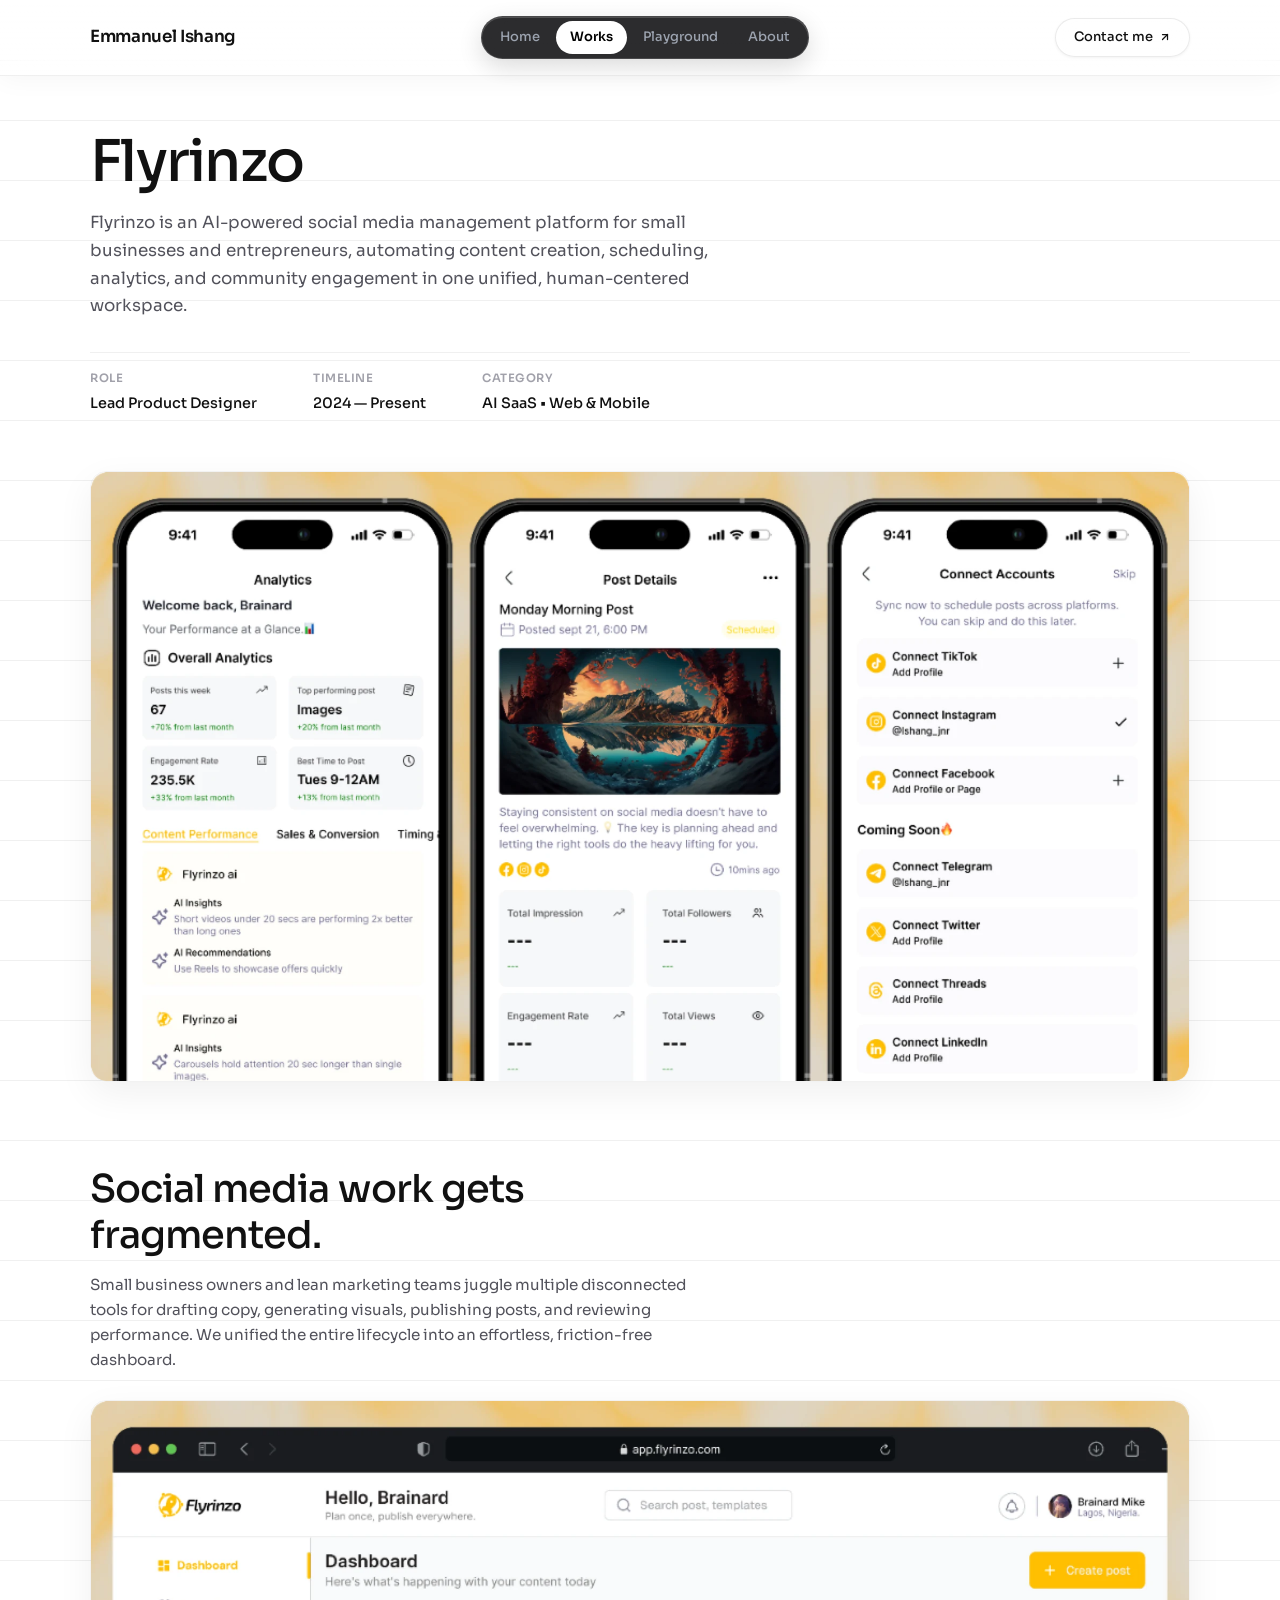
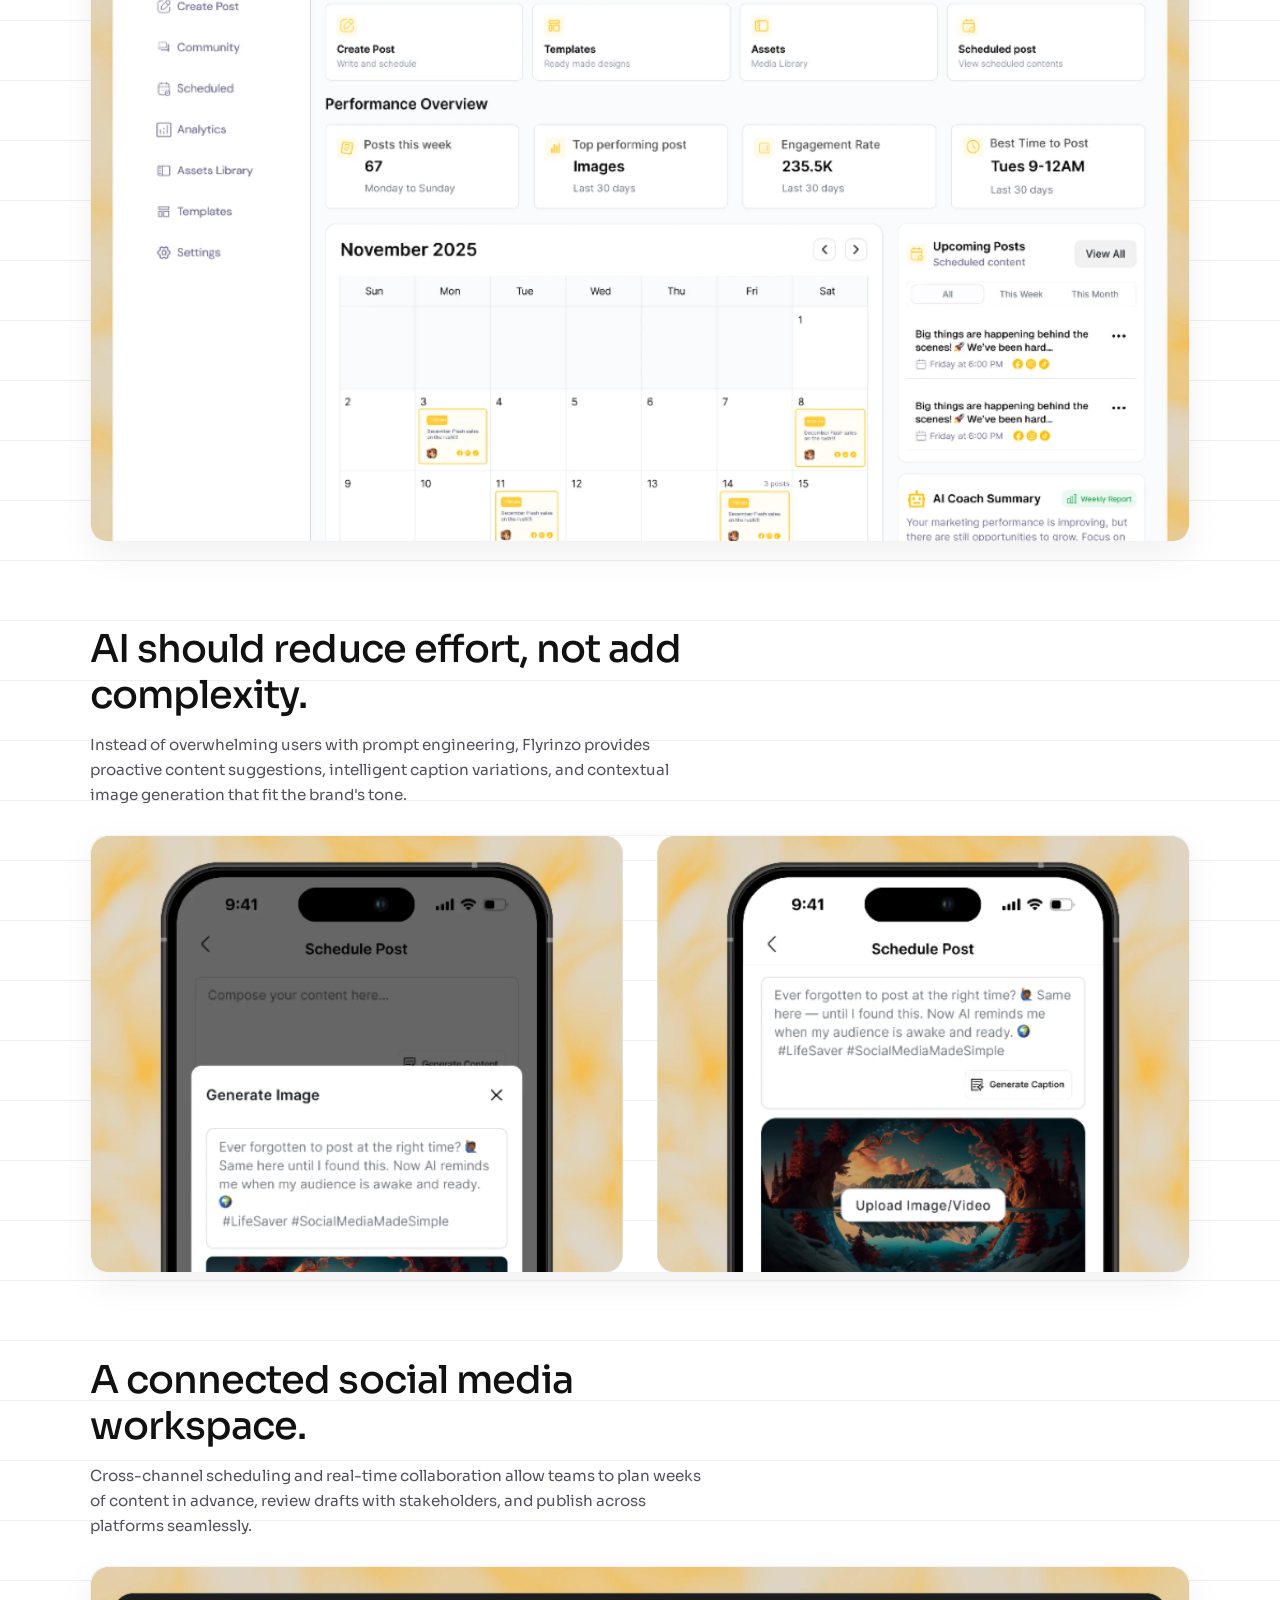
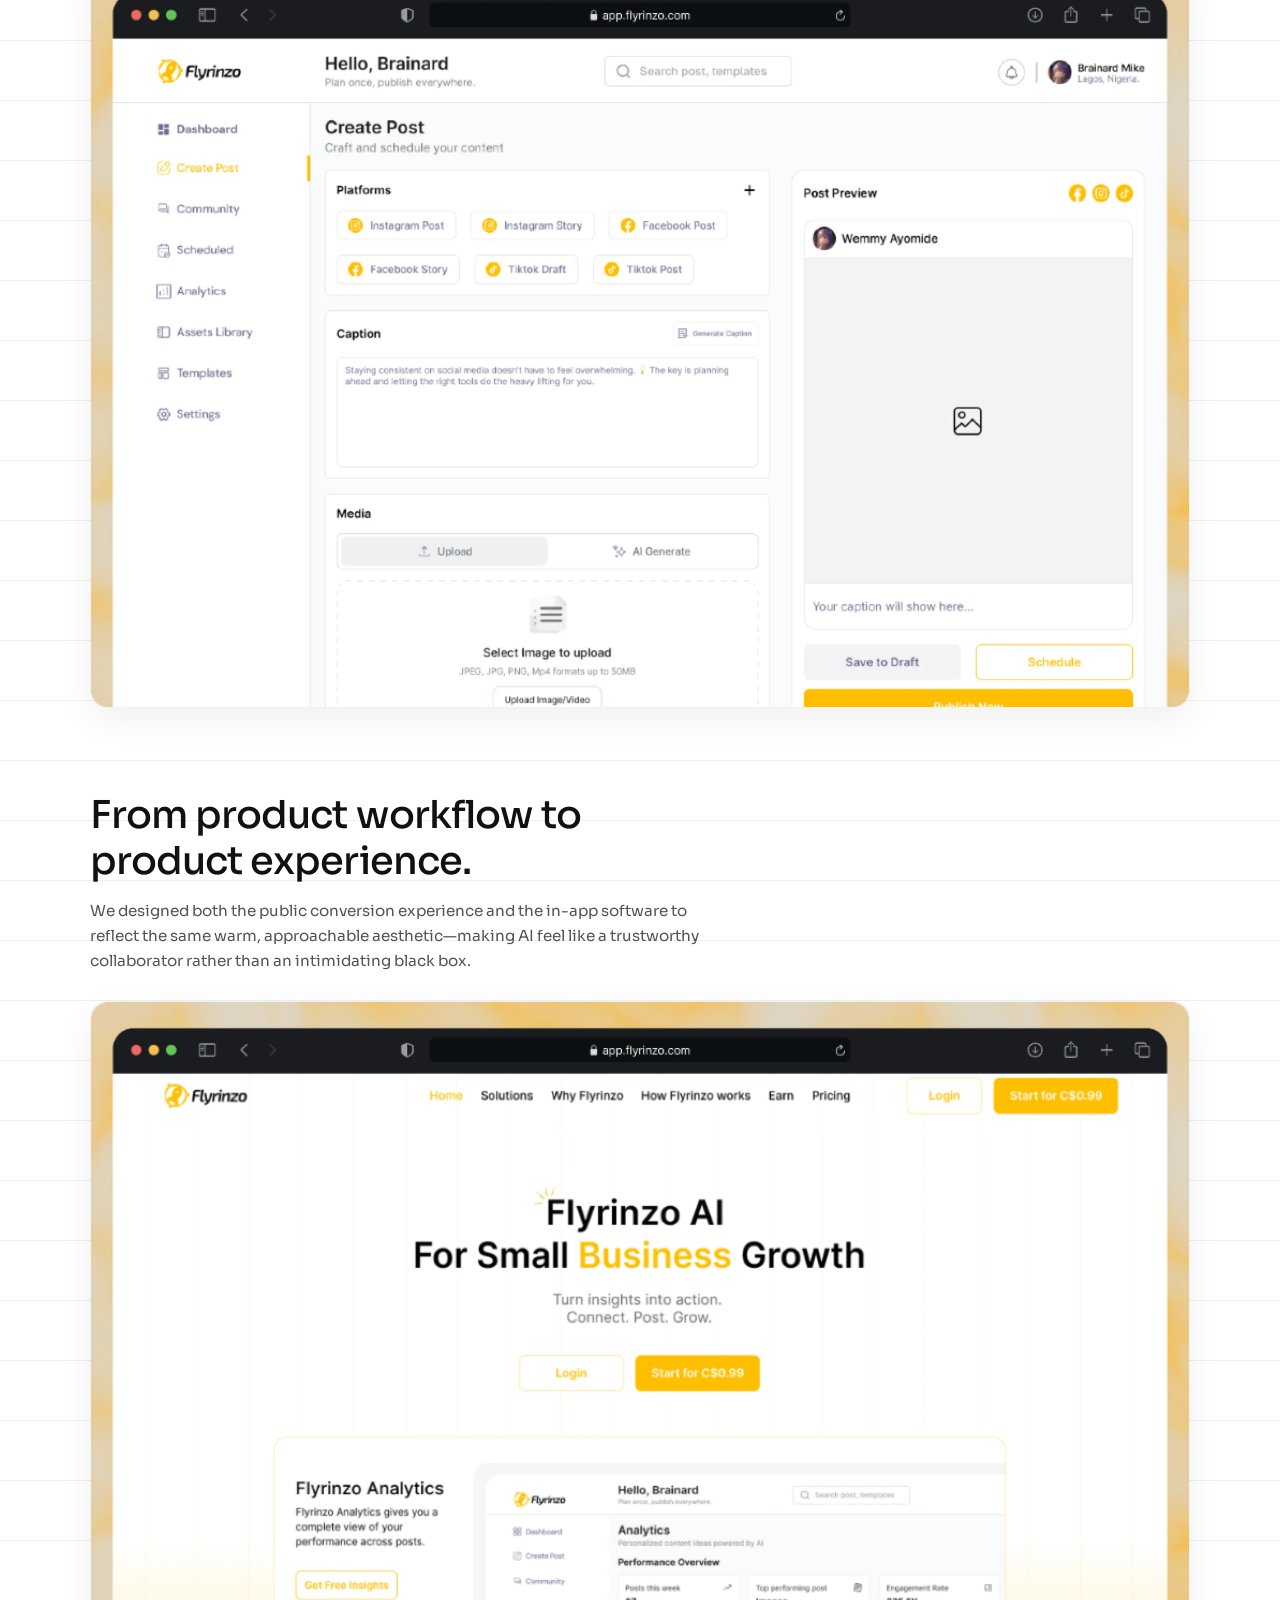
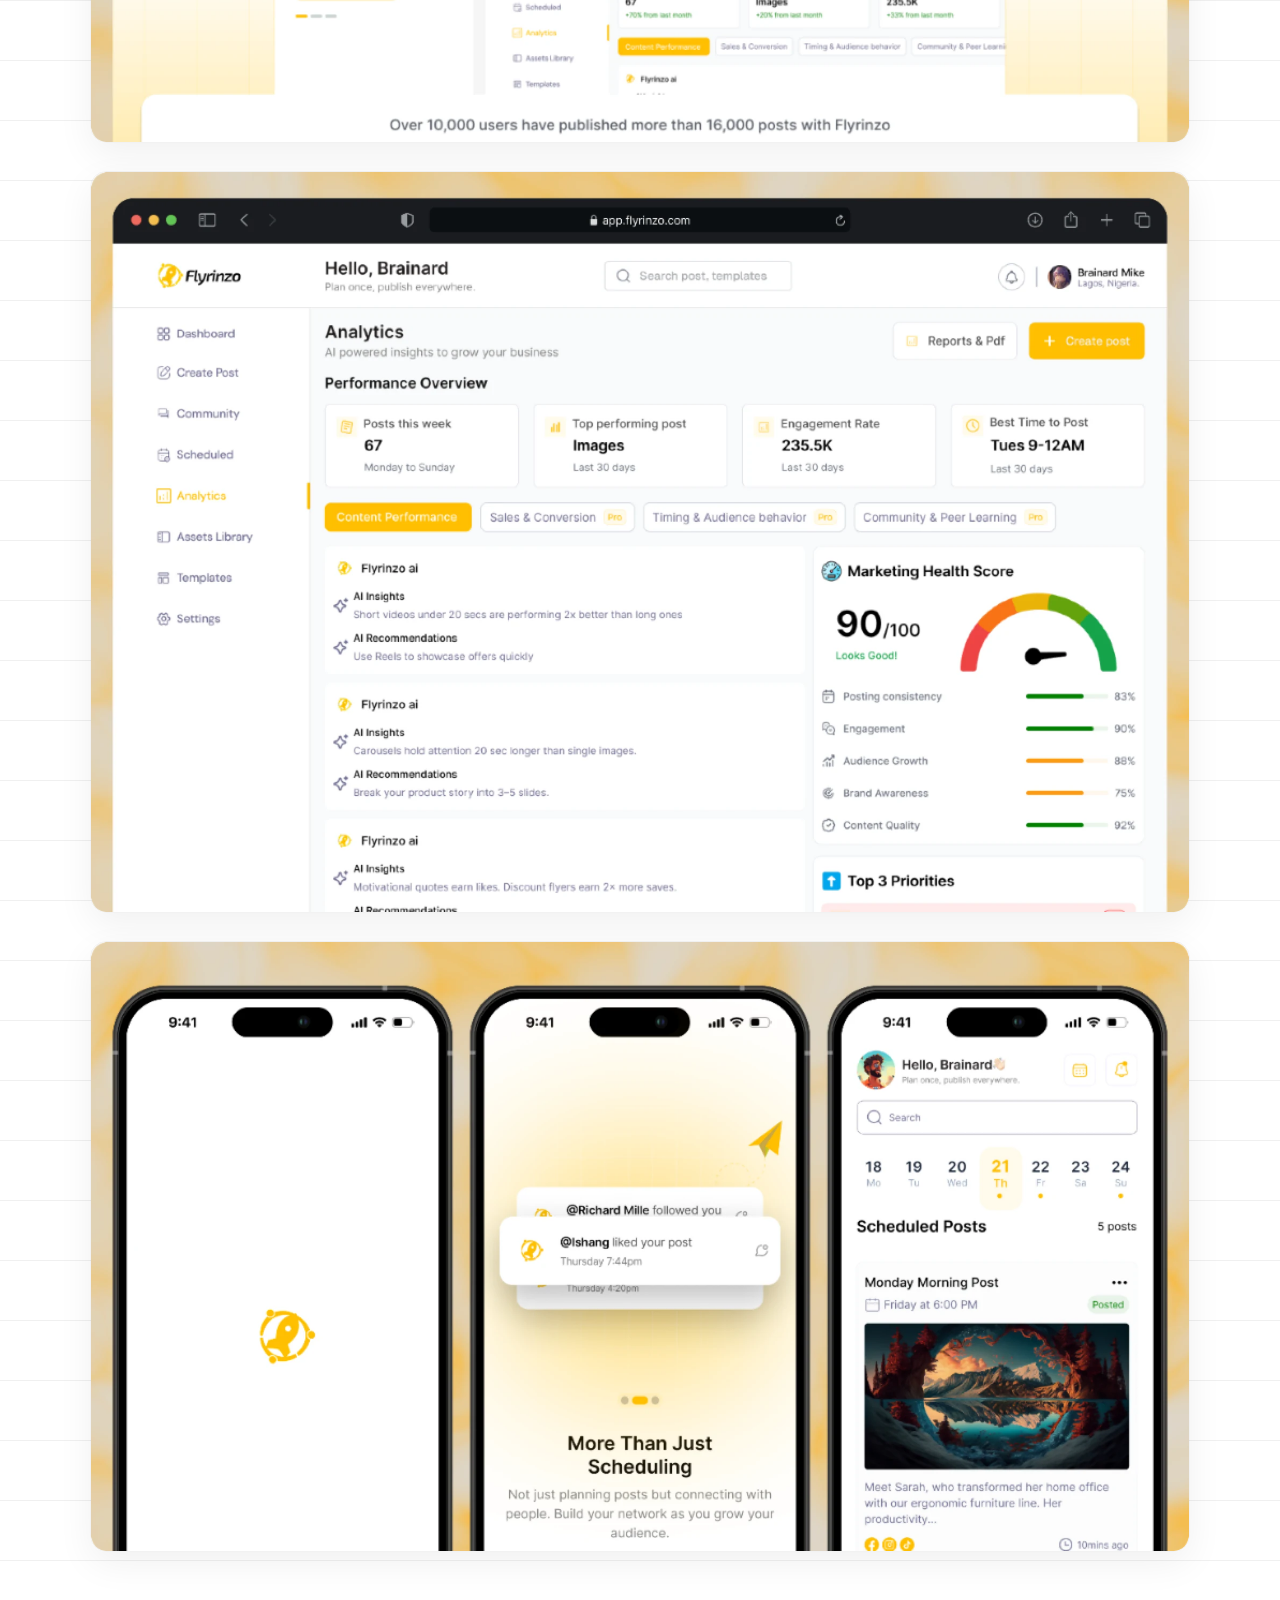
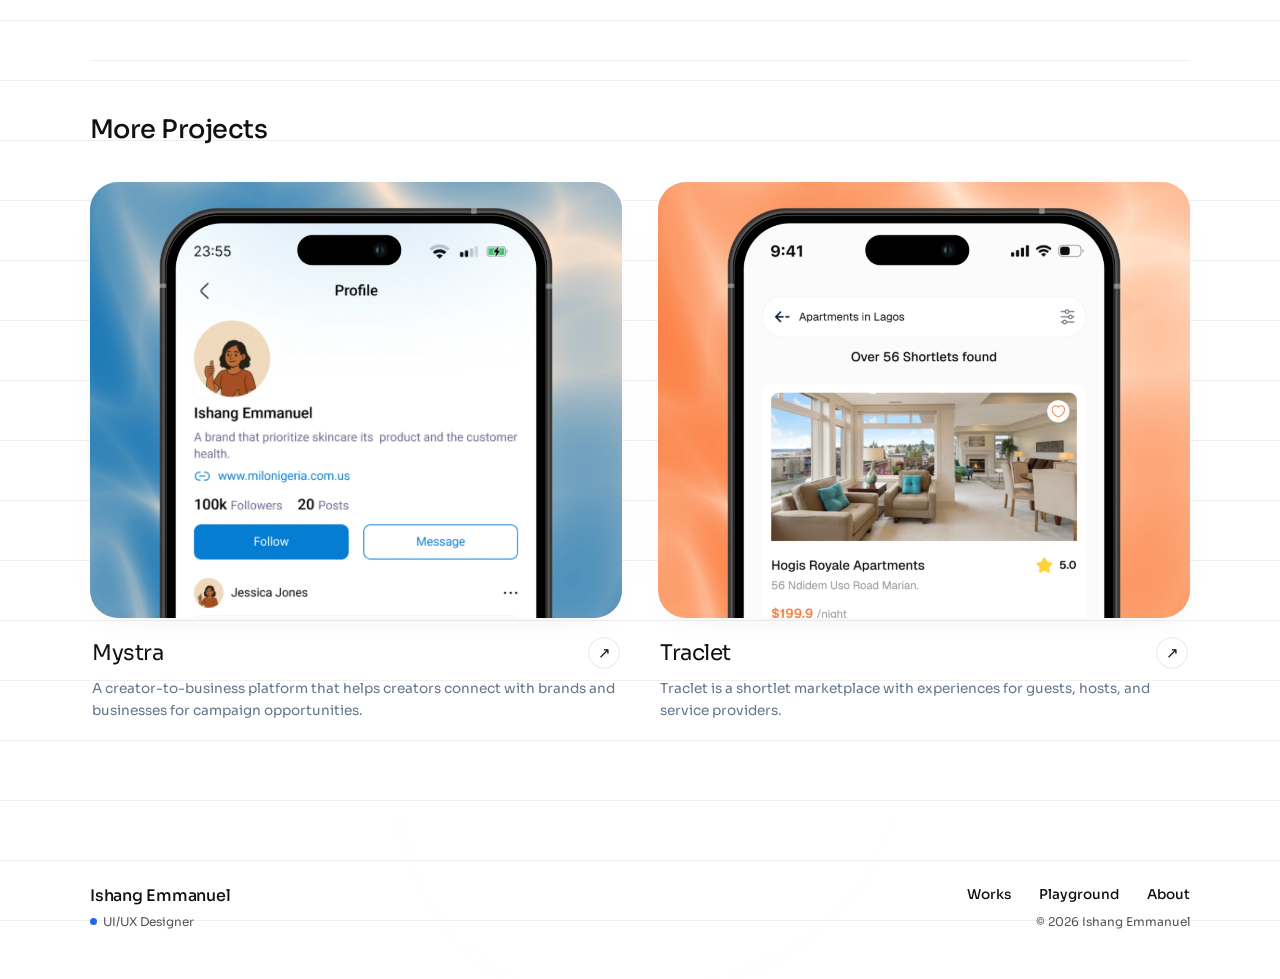
==== commit 807bfd85: "Optimize site image load times: convert 54 assets to WebP (90% size reduction), add async decoding a" ====
--- a/flyrinzo.html
+++ b/flyrinzo.html
@@ -13,9 +13,12 @@
   <link rel="canonical" href="https://emmyrazy.github.io/portfolio/flyrinzo.html">
 
   <!-- Theme & Mobile App Meta -->
-  <meta name="theme-color" content="#FAF7F2">
+  <meta name="theme-color" content="#121212" media="(prefers-color-scheme: dark)">
+  <meta name="theme-color" content="#FAF7F2" media="(prefers-color-scheme: light)">
+  <meta name="mobile-web-app-capable" content="yes">
   <meta name="apple-mobile-web-app-capable" content="yes">
   <meta name="apple-mobile-web-app-status-bar-style" content="black-translucent">
+  <meta name="apple-mobile-web-app-title" content="Emmanuel Ishang">
 
   <!-- Favicons -->
   <link rel="icon" type="image/svg+xml" href="assets/images/favicon.svg">
@@ -57,9 +60,12 @@
   }
   </script>
 
+  <!-- Preload Critical Variable Font for fast rendering & no layout shift -->
+  <link rel="preload" href="assets/fonts/sora/Sora-VariableFont_wght.ttf" as="font" type="font/ttf" crossorigin>
+
   <!-- Stylesheets -->
-  <link rel="stylesheet" href="css/styles.css?v=1.4">
-  <link rel="stylesheet" href="css/mobile.css?v=1.3">
+  <link rel="stylesheet" href="css/styles.css?v=2.0">
+  <link rel="stylesheet" href="css/mobile.css?v=2.0">
 </head>
 <body>
 
@@ -81,7 +87,7 @@
       <nav class="nav-pill-capsule" role="navigation" aria-label="Main Navigation">
         <ul>
           <li><a href="index.html#home">Home</a></li>
-          <li><a href="index.html#works" class="active">Works</a></li>
+          <li><a href="works.html" class="active">Works</a></li>
           <li><a href="playground.html">Playground</a></li>
           <li><a href="index.html#about">About</a></li>
         </ul>
@@ -111,7 +117,7 @@
     <div id="mobileNavDrawer" class="mobile-nav-drawer" aria-hidden="true">
       <ul>
         <li><a href="index.html#home">Home</a></li>
-        <li><a href="index.html#works" class="active">Works</a></li>
+        <li><a href="works.html" class="active">Works</a></li>
         <li><a href="playground.html">Playground</a></li>
         <li><a href="index.html#about">About</a></li>
         <li><a href="index.html#contact">Contact me</a></li>
@@ -155,7 +161,7 @@
           <!-- Block 1: Hero Triple Phone Mockup -->
           <div class="cs-narrative-block">
             <div class="cs-media-frame">
-              <img src="assets/images/flyrinzo-hero-mockup.png" alt="Flyrinzo mobile onboarding, AI suggestions, and feed management screens" width="2048" height="1136">
+              <img src="assets/images/flyrinzo-hero-mockup.webp" alt="Flyrinzo mobile onboarding, AI suggestions, and feed management screens" width="2048" height="1136" fetchpriority="high" decoding="async">
             </div>
           </div>
 
@@ -168,7 +174,7 @@
               </p>
             </div>
             <div class="cs-media-frame">
-              <img src="assets/images/flyrinzo-browser-1.png" alt="Flyrinzo web dashboard overview showing content calendar and performance metrics" width="2048" height="1380" loading="lazy">
+              <img src="assets/images/flyrinzo-browser-1.webp" alt="Flyrinzo web dashboard overview showing content calendar and performance metrics" width="2048" height="1380" loading="lazy" decoding="async">
             </div>
           </div>
 
@@ -181,7 +187,7 @@
               </p>
             </div>
             <div class="cs-media-frame">
-              <img src="assets/images/flyrinzo-phones-2.png" alt="Flyrinzo mobile AI drafting assistant and preview flows" width="2048" height="812" loading="lazy">
+              <img src="assets/images/flyrinzo-phones-2.webp" alt="Flyrinzo mobile AI drafting assistant and preview flows" width="2048" height="812" loading="lazy" decoding="async">
             </div>
           </div>
 
@@ -194,7 +200,7 @@
               </p>
             </div>
             <div class="cs-media-frame">
-              <img src="assets/images/flyrinzo-browser-2.png" alt="Flyrinzo post composer with multi-platform preview and scheduling tools" width="2048" height="1380" loading="lazy">
+              <img src="assets/images/flyrinzo-browser-2.webp" alt="Flyrinzo post composer with multi-platform preview and scheduling tools" width="2048" height="1380" loading="lazy" decoding="async">
             </div>
           </div>
 
@@ -207,13 +213,13 @@
               </p>
             </div>
             <div class="cs-media-frame">
-              <img src="assets/images/flyrinzo-landing.png" alt="Flyrinzo marketing landing page featuring AI growth value propositions" width="2048" height="1380" loading="lazy">
-            </div>
-            <div class="cs-media-frame">
-              <img src="assets/images/flyrinzo-browser-3.png" alt="Flyrinzo in-depth analytics score and engagement breakdown" width="2048" height="1380" loading="lazy">
-            </div>
-            <div class="cs-media-frame">
-              <img src="assets/images/flyrinzo-phones-3.png" alt="Flyrinzo mobile analytics and scheduled queue overview" width="2048" height="1136" loading="lazy">
+              <img src="assets/images/flyrinzo-landing.webp" alt="Flyrinzo marketing landing page featuring AI growth value propositions" width="2048" height="1380" loading="lazy" decoding="async">
+            </div>
+            <div class="cs-media-frame">
+              <img src="assets/images/flyrinzo-browser-3.webp" alt="Flyrinzo in-depth analytics score and engagement breakdown" width="2048" height="1380" loading="lazy" decoding="async">
+            </div>
+            <div class="cs-media-frame">
+              <img src="assets/images/flyrinzo-phones-3.webp" alt="Flyrinzo mobile analytics and scheduled queue overview" width="2048" height="1136" loading="lazy" decoding="async">
             </div>
           </div>
 
@@ -228,7 +234,7 @@
             <article class="work-card">
               <a href="mystra.html" class="work-card-link-wrap">
                 <div class="work-visual-box bg-pastel-coral">
-                  <img src="assets/images/work-2.png" alt="Mystra project mobile interface preview" class="work-visual-img" loading="lazy">
+                  <img src="assets/images/work-2.webp" alt="Mystra project mobile interface preview" class="work-visual-img" loading="lazy" decoding="async">
                 </div>
               </a>
               <div class="work-info-meta">
@@ -246,7 +252,7 @@
             <article class="work-card">
               <a href="traclet.html" class="work-card-link-wrap">
                 <div class="work-visual-box bg-pastel-mint">
-                  <img src="assets/images/work-3.png" alt="Traclet mobile interface preview" class="work-visual-img" loading="lazy">
+                  <img src="assets/images/work-3.webp" alt="Traclet mobile interface preview" class="work-visual-img" loading="lazy" decoding="async">
                 </div>
               </a>
               <div class="work-info-meta">
@@ -272,7 +278,7 @@
        =================================================================== -->
   <footer class="site-footer" role="contentinfo">
     <div class="footer-orbit-bg" aria-hidden="true">
-      <img src="assets/images/orbit-bg-pattern.png" alt="" width="1024" height="1024">
+      <img src="assets/images/orbit-bg-pattern.webp" alt="" width="1024" height="1024" loading="lazy" decoding="async">
     </div>
     <div class="container footer-inner">
       <div class="footer-left">
@@ -285,7 +291,7 @@
 
       <div class="footer-right">
         <ul class="footer-nav-links">
-          <li><a href="index.html#works">Works</a></li>
+          <li><a href="works.html">Works</a></li>
           <li><a href="playground.html">Playground</a></li>
           <li><a href="index.html#about">About</a></li>
         </ul>
--- a/css/styles.css
+++ b/css/styles.css
@@ -1,5 +1,5 @@
 /* ==========================================================================
-   EMMANUEL IBRANG — PORTFOLIO STYLES
+   EMMANUEL ISHANG — PORTFOLIO STYLES
    ==========================================================================
    Table of Contents
    01. CSS Variables & Design Tokens
@@ -96,6 +96,7 @@
   box-sizing: border-box;
   margin: 0;
   padding: 0;
+  -webkit-tap-highlight-color: transparent;
 }
 
 html {
@@ -104,6 +105,7 @@
   -webkit-font-smoothing: antialiased;
   -moz-osx-font-smoothing: grayscale;
   -webkit-text-size-adjust: 100%;
+  text-size-adjust: 100%;
   overflow-x: hidden;
   width: 100%;
 }
@@ -122,10 +124,14 @@
   overflow-x: hidden;
   width: 100%;
   position: relative;
+  -webkit-font-smoothing: antialiased;
+  -moz-osx-font-smoothing: grayscale;
+  text-rendering: optimizeLegibility;
 }
 
 body.menu-open {
   overflow: hidden;
+  overscroll-behavior: contain;
 }
 
 img,
@@ -139,6 +145,7 @@
   color: inherit;
   text-decoration: none;
   transition: var(--ease);
+  -webkit-tap-highlight-color: transparent;
 }
 
 ul {
@@ -147,9 +154,18 @@
 
 button,
 input,
-textarea {
+textarea,
+select {
   font-family: inherit;
   font-size: inherit;
+  color: inherit;
+}
+
+button {
+  border: none;
+  background: none;
+  cursor: pointer;
+  -webkit-tap-highlight-color: transparent;
 }
 
 
@@ -161,6 +177,8 @@
   max-width: none;
   margin: 0 auto;
   padding: 0 90px;
+  padding-left: max(90px, env(safe-area-inset-left));
+  padding-right: max(90px, env(safe-area-inset-right));
 }
 
 .section-tag {
@@ -185,7 +203,7 @@
 
 
 /* ==========================================================================
-   04. SKIP TO CONTENT (Accessibility)
+   04. SKIP TO CONTENT & ACCESSIBILITY
    ========================================================================== */
 .skip-to-content {
   position: absolute;
@@ -204,6 +222,17 @@
 
 .skip-to-content:focus {
   top: 20px;
+}
+
+@media (prefers-reduced-motion: reduce) {
+  *,
+  *::before,
+  *::after {
+    animation-duration: 0.01ms !important;
+    animation-iteration-count: 1 !important;
+    transition-duration: 0.01ms !important;
+    scroll-behavior: auto !important;
+  }
 }
 
 
@@ -217,6 +246,9 @@
   right: 0;
   z-index: 1000;
   padding: 16px 90px;
+  padding-top: max(16px, env(safe-area-inset-top));
+  padding-left: max(90px, env(safe-area-inset-left));
+  padding-right: max(90px, env(safe-area-inset-right));
   background: linear-gradient(
     180deg,
     rgba(255, 255, 255, 0.76) 0%,
@@ -363,6 +395,7 @@
   opacity: 0;
   transition: opacity 0.25s ease;
   pointer-events: none;
+  touch-action: none;
 }
 
 .mobile-nav-backdrop.open {
@@ -375,9 +408,12 @@
 .mobile-nav-drawer {
   display: none;
   position: fixed;
-  top: 68px;
-  left: 16px;
-  right: 16px;
+  top: calc(64px + env(safe-area-inset-top, 0px));
+  left: max(16px, env(safe-area-inset-left));
+  right: max(16px, env(safe-area-inset-right));
+  max-height: calc(100dvh - 80px - env(safe-area-inset-top, 0px));
+  overflow-y: auto;
+  -webkit-overflow-scrolling: touch;
   background: rgba(15, 15, 18, 0.96);
   -webkit-backdrop-filter: blur(20px) saturate(180%);
   backdrop-filter: blur(20px) saturate(180%);
@@ -1515,7 +1551,7 @@
   background: var(--color-dark-card);
   border-radius: 20px;
   padding: 26px 26px 24px;
-  box-shadow: 0 20px 50px rgba(0, 0, 0, 0.14);
+  box-shadow: none;
   border: 1px solid rgba(255, 255, 255, 0.08);
 }
 
@@ -1540,13 +1576,17 @@
   border-radius: 8px;
   padding: 11px 14px;
   color: #ffffff;
-  font-size: 0.875rem;
+  font-size: 16px; /* 16px prevents iOS Safari from automatically zooming on focus */
   transition: border-color 0.2s ease;
+  box-shadow: none;
+  -webkit-appearance: none;
+  appearance: none;
 }
 
 .field-input:focus {
   outline: none;
   border-color: #ffffff;
+  box-shadow: none;
 }
 
 .field-input::placeholder {
@@ -1608,6 +1648,10 @@
 .site-footer {
   position: relative;
   padding: 64px 0 48px;
+  padding-top: 64px;
+  padding-right: max(0px, env(safe-area-inset-right));
+  padding-bottom: max(48px, calc(32px + env(safe-area-inset-bottom)));
+  padding-left: max(0px, env(safe-area-inset-left));
   overflow: hidden;
 }
 
@@ -1700,13 +1744,63 @@
 /* ==========================================================================
    12. RESPONSIVE & MOBILE BREAKPOINTS
    Mobile navigation, responsive grid layouts, and touch breakpoints are
-   modularly separated into css/mobile.css
+   modularly loaded via css/mobile.css
    ========================================================================== */
-@import url('mobile.css');
 
 
 /* ==========================================================================
-   13. PLAYGROUND PAGE STYLES
+   13. WORKS PAGE STYLES
+   ========================================================================== */
+.works-page-section {
+  position: relative;
+  padding-top: 130px;
+  padding-bottom: 96px;
+  overflow: hidden;
+}
+
+.works-page-orbit-bg {
+  position: absolute;
+  top: -60px;
+  right: -80px;
+  width: 960px;
+  max-width: 90vw;
+  pointer-events: none;
+  opacity: 0.35;
+  z-index: 0;
+}
+
+.works-page-orbit-bg img {
+  width: 100%;
+  height: auto;
+}
+
+.works-page-header {
+  position: relative;
+  z-index: 1;
+  max-width: 640px;
+  margin-bottom: 56px;
+}
+
+.works-page-title {
+  font-family: var(--font-heading);
+  font-size: clamp(2.4rem, 4.5vw, 3.25rem);
+  font-weight: 400;
+  letter-spacing: -0.03em;
+  line-height: 1.12;
+  color: var(--color-text);
+  margin-bottom: 12px;
+}
+
+.works-page-subtitle {
+  font-size: 0.95rem;
+  color: #52525b;
+  line-height: 1.6;
+  max-width: 520px;
+}
+
+
+/* ==========================================================================
+   14. PLAYGROUND PAGE STYLES
    ========================================================================== */
 .playground-section {
   padding-top: 130px;
--- a/css/mobile.css
+++ b/css/mobile.css
@@ -11,27 +11,45 @@
 @media (max-width: 1200px) {
   .container {
     padding: 0 48px;
+    padding-left: max(48px, env(safe-area-inset-left));
+    padding-right: max(48px, env(safe-area-inset-right));
   }
   .site-header {
     padding: 16px 48px;
+    padding-top: max(16px, env(safe-area-inset-top));
+    padding-left: max(48px, env(safe-area-inset-left));
+    padding-right: max(48px, env(safe-area-inset-right));
+    padding-bottom: 16px;
   }
 }
 
 @media (max-width: 768px) {
   .container {
     padding: 0 20px;
+    padding-left: max(20px, env(safe-area-inset-left));
+    padding-right: max(20px, env(safe-area-inset-right));
   }
   .site-header {
     padding: 14px 20px;
+    padding-top: max(14px, env(safe-area-inset-top));
+    padding-left: max(20px, env(safe-area-inset-left));
+    padding-right: max(20px, env(safe-area-inset-right));
+    padding-bottom: 14px;
   }
 }
 
 @media (max-width: 480px) {
   .container {
     padding: 0 16px;
+    padding-left: max(16px, env(safe-area-inset-left));
+    padding-right: max(16px, env(safe-area-inset-right));
   }
   .site-header {
     padding: 12px 16px;
+    padding-top: max(12px, env(safe-area-inset-top));
+    padding-left: max(16px, env(safe-area-inset-left));
+    padding-right: max(16px, env(safe-area-inset-right));
+    padding-bottom: 12px;
   }
 }
 
@@ -85,6 +103,7 @@
   opacity: 0;
   transition: opacity 0.25s ease;
   pointer-events: none;
+  touch-action: none;
 }
 
 .mobile-nav-backdrop.open {
@@ -97,9 +116,12 @@
 .mobile-nav-drawer {
   display: none;
   position: fixed;
-  top: 68px;
-  left: 16px;
-  right: 16px;
+  top: calc(64px + env(safe-area-inset-top, 0px));
+  left: max(16px, env(safe-area-inset-left));
+  right: max(16px, env(safe-area-inset-right));
+  max-height: calc(100dvh - 80px - env(safe-area-inset-top, 0px));
+  overflow-y: auto;
+  -webkit-overflow-scrolling: touch;
   background: rgba(15, 15, 18, 0.96);
   -webkit-backdrop-filter: blur(20px) saturate(180%);
   backdrop-filter: blur(20px) saturate(180%);
@@ -398,12 +420,16 @@
   .contact-dark-card {
     padding: 22px 18px 20px;
     border-radius: 16px;
+    box-shadow: none;
   }
 
   /* Ensure inputs are >= 16px on mobile to prevent iOS Safari auto-zoom */
   .field-input {
     font-size: 16px;
     padding: 12px 14px;
+    box-shadow: none;
+    -webkit-appearance: none;
+    appearance: none;
   }
 
   .social-square-pill {
@@ -414,7 +440,10 @@
 
   /* Footer: Vertically Stacked Mobile Layout — strictly aligned left */
   .site-footer {
-    padding: 44px 0 32px;
+    padding-top: 44px;
+    padding-right: max(0px, env(safe-area-inset-right));
+    padding-bottom: max(32px, calc(24px + env(safe-area-inset-bottom)));
+    padding-left: max(0px, env(safe-area-inset-left));
   }
 
   .footer-inner {
@@ -610,6 +639,27 @@
 }
 
 @media (max-width: 768px) {
+  /* Works Page Responsive */
+  .works-page-section {
+    padding-top: 96px;
+    padding-bottom: 56px;
+  }
+
+  .works-page-header {
+    margin-bottom: 32px;
+  }
+
+  .works-page-title {
+    font-size: clamp(1.85rem, 7vw, 2.75rem);
+    line-height: 1.14;
+    margin-bottom: 12px;
+  }
+
+  .works-page-subtitle {
+    font-size: clamp(0.9rem, 3.8vw, 0.95rem);
+    line-height: 1.55;
+  }
+
   .playground-section {
     padding-top: 96px;
     padding-bottom: 48px;
@@ -637,6 +687,7 @@
     overflow-x: auto;
     -webkit-overflow-scrolling: touch;
     scroll-snap-type: x mandatory;
+    scroll-padding-inline: 20px;
     gap: 16px;
     margin-left: -20px;
     margin-right: -20px;
@@ -675,6 +726,15 @@
 }
 
 @media (max-width: 480px) {
+  .works-page-section {
+    padding-top: 88px;
+    padding-bottom: 44px;
+  }
+
+  .works-page-title {
+    font-size: clamp(1.75rem, 7.5vw, 2.35rem);
+  }
+
   .playground-section {
     padding-top: 88px;
     padding-bottom: 40px;
@@ -684,6 +744,7 @@
     margin-left: -16px;
     margin-right: -16px;
     padding: 0 16px 14px;
+    scroll-padding-inline: 16px;
   }
 }
 
